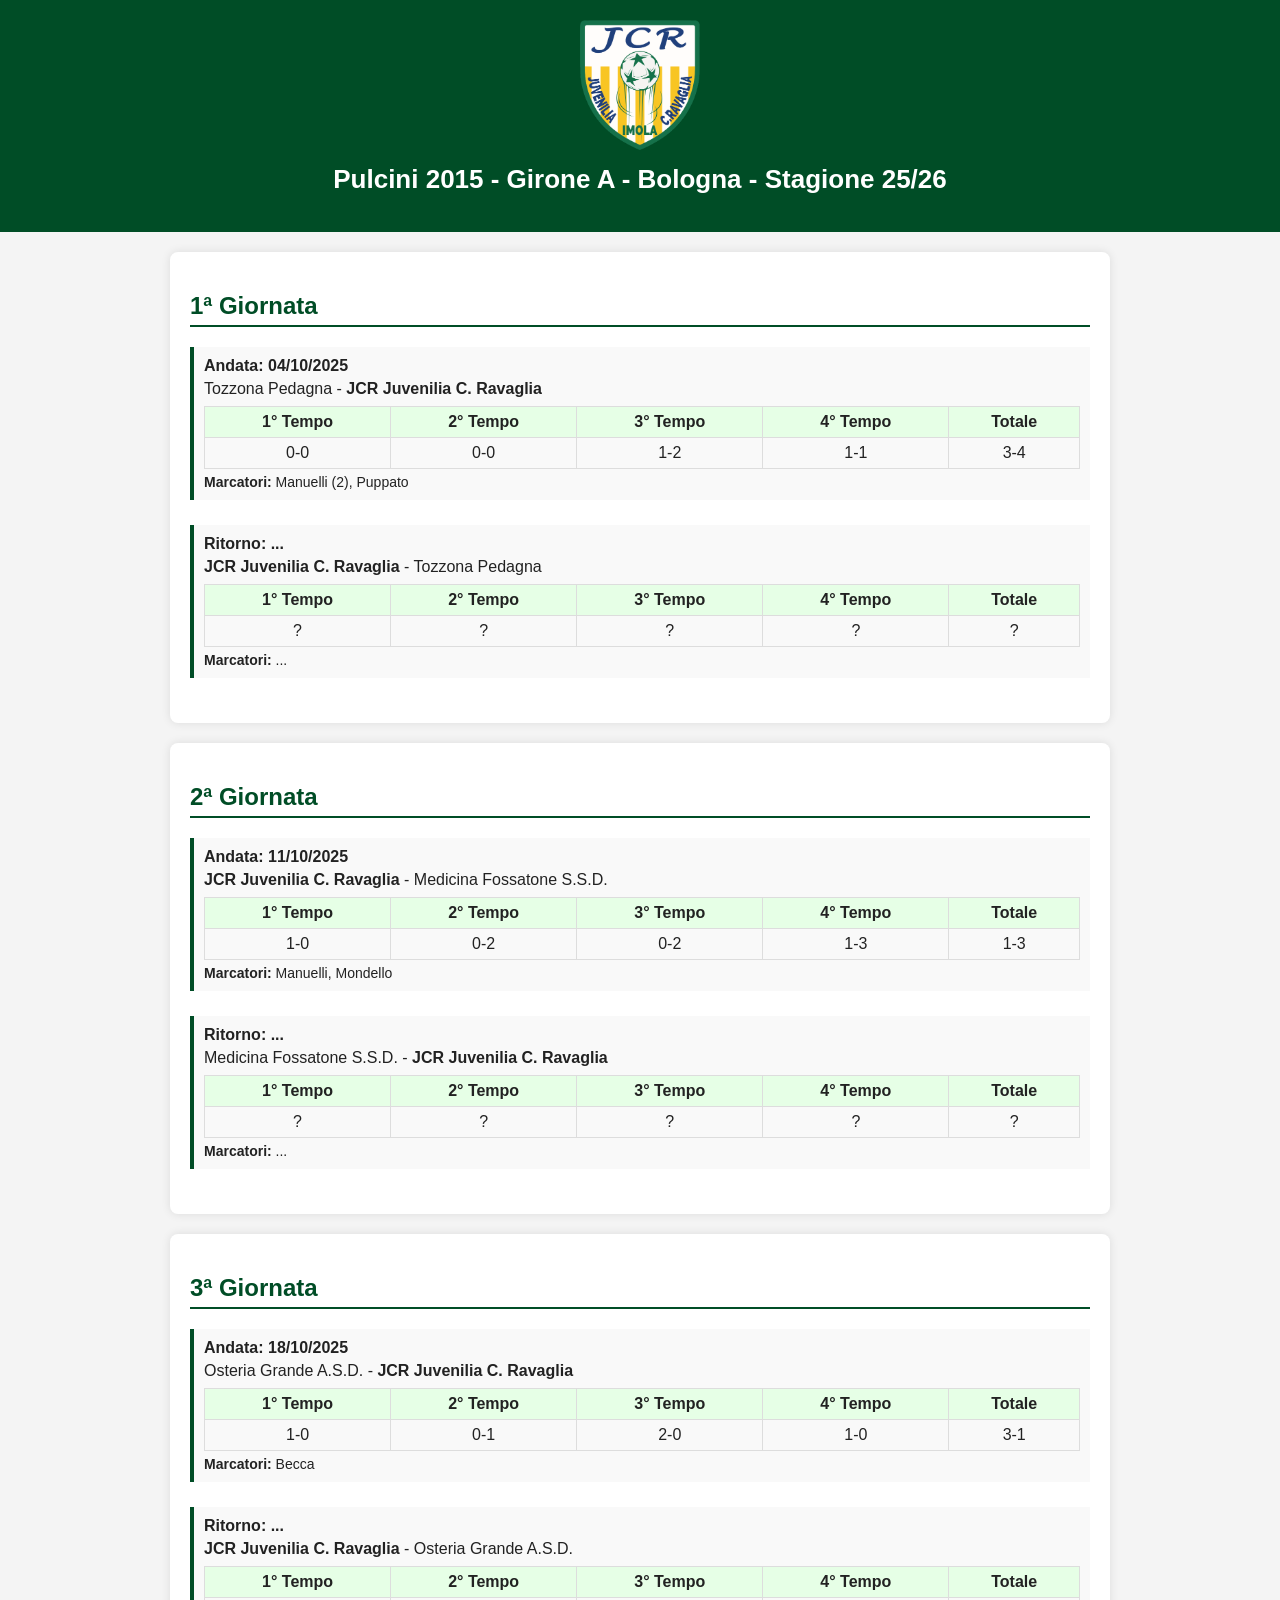
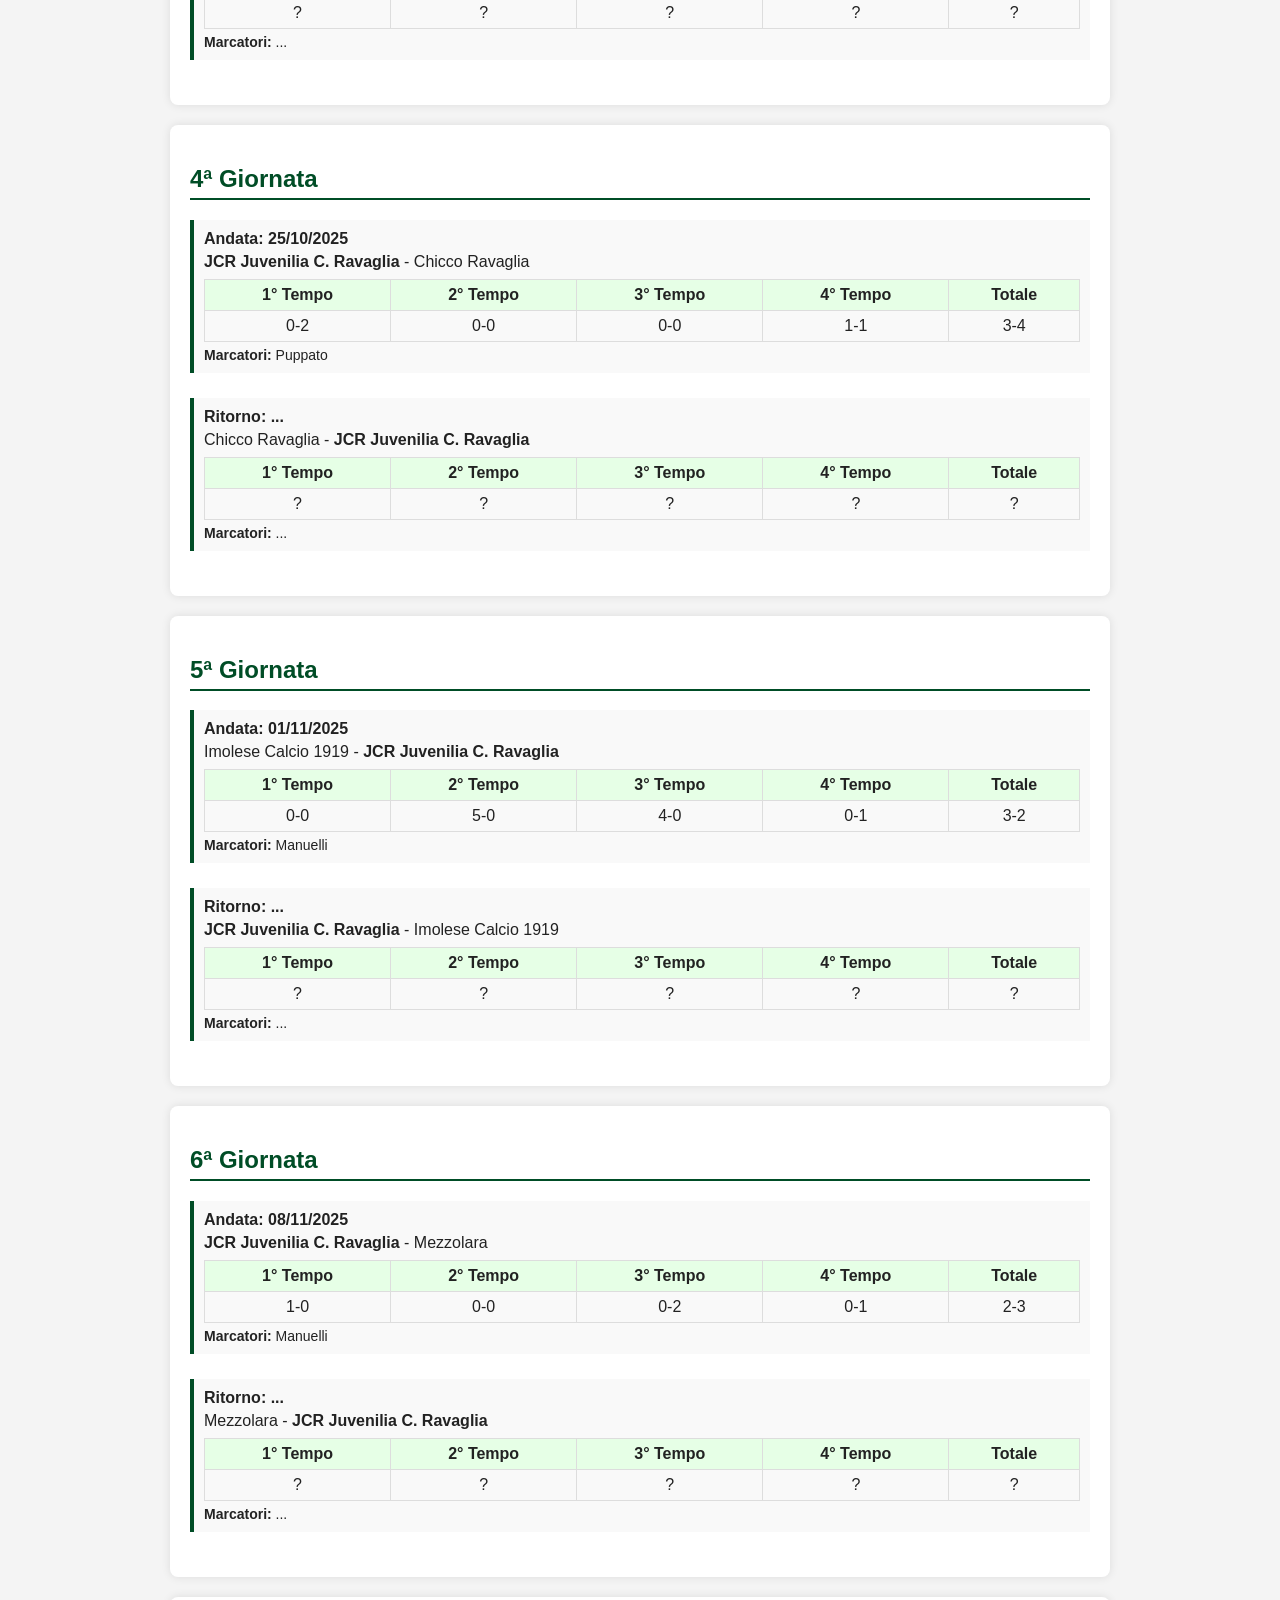
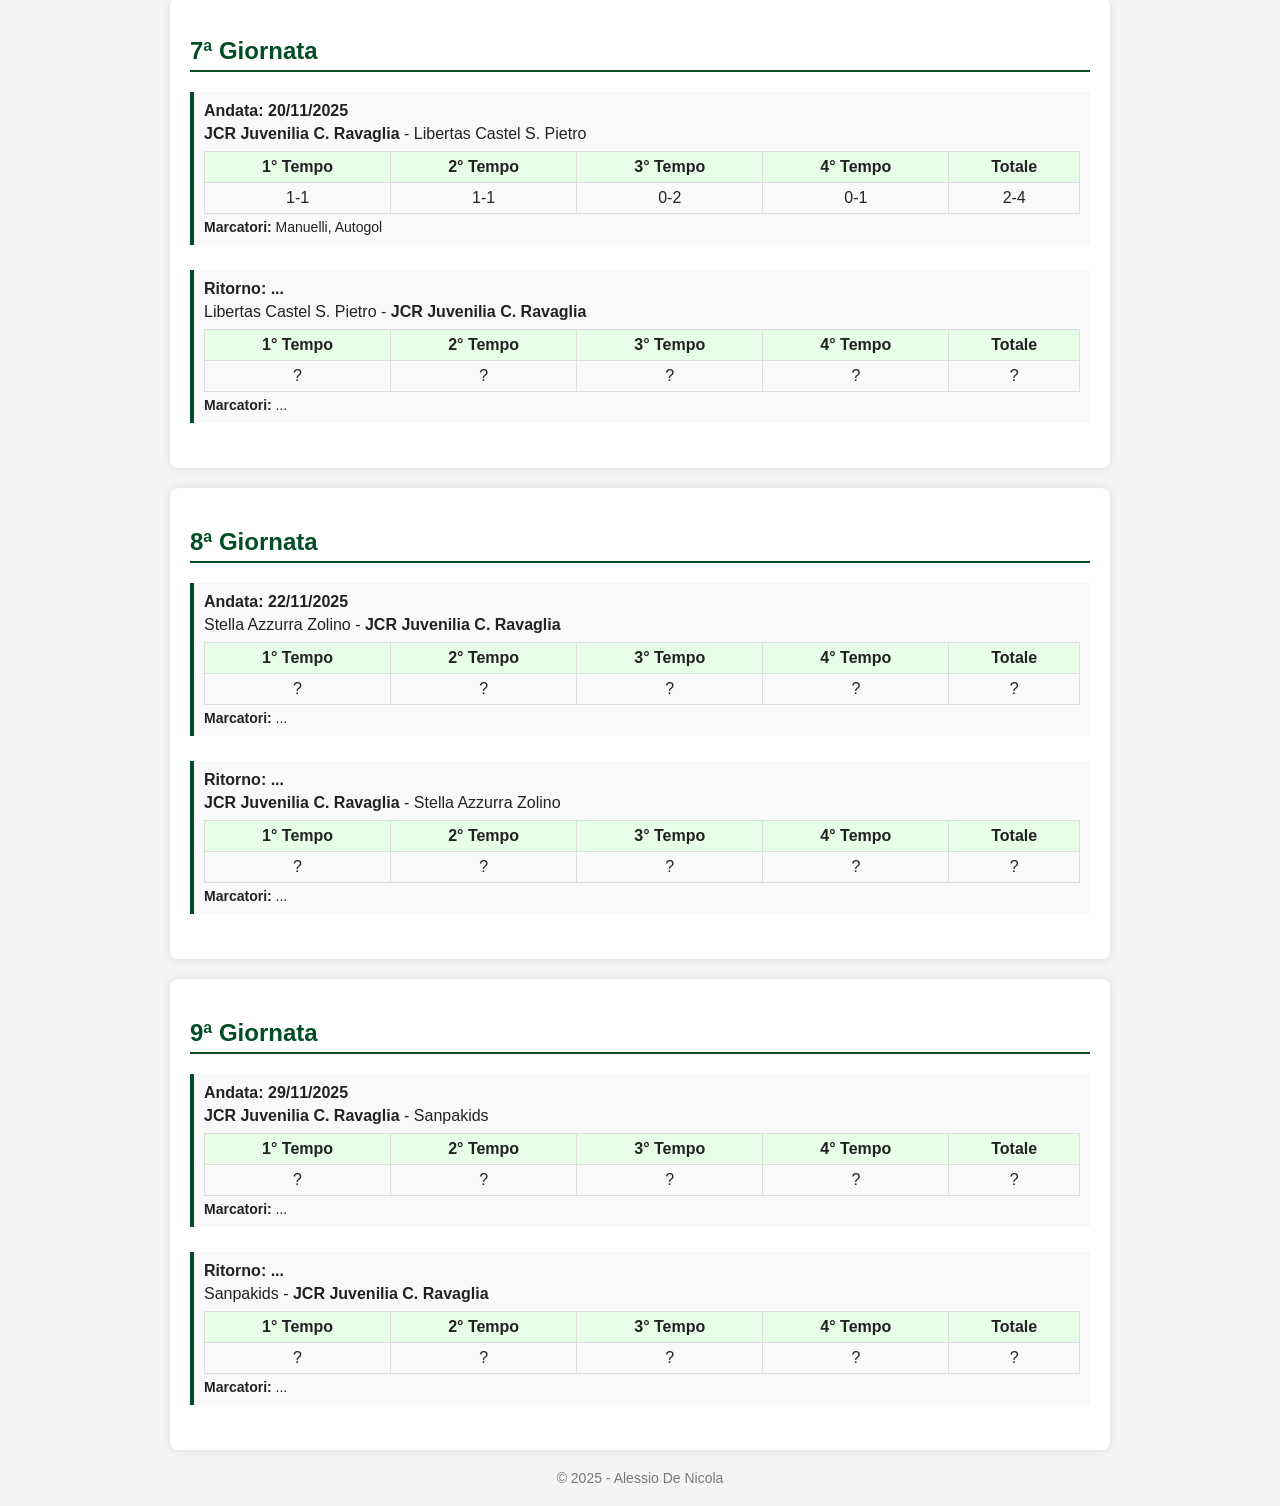
==== index.html @ 863a7263 "Giornata 7" ====
<!DOCTYPE html>
<html lang="it">
<head>
    <meta charset="UTF-8">
    <meta name="viewport" content="width=device-width, initial-scale=1.0">
    <title>JCR Imola Pulcini 2015</title>
    <style>
        body {
            font-family: Arial, sans-serif;
            background-color: #f4f4f4;
            color: #222;
            margin: 0;
            padding: 0;
        }

        header {
            text-align: center;
            background-color: #004d26;
            color: white;
            padding: 20px 10px;
        }

        header img {
            width: 120px;
        }

        h1 {
            margin-top: 10px;
            font-size: 26px;
        }

        section {
            margin: 20px auto;
            max-width: 900px;
            background: white;
            padding: 20px;
            border-radius: 8px;
            box-shadow: 0 0 10px rgba(0,0,0,0.1);
        }

        h2 {
            border-bottom: 2px solid #004d26;
            padding-bottom: 5px;
            color: #004d26;
        }

        .match {
            margin-bottom: 25px;
            padding: 10px;
            border-left: 4px solid #004d26;
            background-color: #f9f9f9;
        }

        .match-date {
            font-weight: bold;
            margin-bottom: 5px;
        }

        table {
            width: 100%;
            border-collapse: collapse;
            margin-top: 8px;
        }

        th, td {
            border: 1px solid #ddd;
            text-align: center;
            padding: 6px;
        }

        th {
            background-color: #e6ffe6;
        }

        .scorers {
            font-size: 14px;
            margin-top: 5px;
        }

        footer {
            text-align: center;
            color: #777;
            font-size: 14px;
            margin: 20px 0;
        }
    </style>
</head>
<body>

<header>
    <img src="JCR.png" alt="Logo JCR">
    <h1>Pulcini 2015 - Girone A - Bologna - Stagione 25/26</h1>
</header>

<main>
    <!-- Giornata 1 -->
    <section>
        <h2>1ª Giornata</h2>

        <div class="match">
            <div class="match-date">Andata: 04/10/2025</div>
            <div>Tozzona Pedagna - <strong>JCR Juvenilia C. Ravaglia</strong></div>
            <table>
                <tr><th>1° Tempo</th><th>2° Tempo</th><th>3° Tempo</th><th>4° Tempo</th><th>Totale</th></tr>
                <tr><td>0-0</td><td>0-0</td><td>1-2</td><td>1-1</td><td>3-4</td></tr>
            </table>
            <div class="scorers"><strong>Marcatori:</strong> Manuelli (2), Puppato</div>
        </div>

        <div class="match">
            <div class="match-date">Ritorno: ...</div>
            <div><strong>JCR Juvenilia C. Ravaglia</strong> - Tozzona Pedagna</div>
            <table>
                <tr><th>1° Tempo</th><th>2° Tempo</th><th>3° Tempo</th><th>4° Tempo</th><th>Totale</th></tr>
                <tr><td>?</td><td>?</td><td>?</td><td>?</td><td>?</td></tr>
            </table>
            <div class="scorers"><strong>Marcatori:</strong> ...</div>
        </div>
    </section>

    <!-- Giornata 2 -->
    <section>
        <h2>2ª Giornata</h2>

        <div class="match">
            <div class="match-date">Andata: 11/10/2025</div>
            <div><strong>JCR Juvenilia C. Ravaglia</strong> - Medicina Fossatone S.S.D.</div>
            <table>
                <tr><th>1° Tempo</th><th>2° Tempo</th><th>3° Tempo</th><th>4° Tempo</th><th>Totale</th></tr>
                <tr><td>1-0</td><td>0-2</td><td>0-2</td><td>1-3</td><td>1-3</td></tr>
            </table>
            <div class="scorers"><strong>Marcatori:</strong> Manuelli, Mondello</div>
        </div>

        <div class="match">
            <div class="match-date">Ritorno: ...</div>
            <div>Medicina Fossatone S.S.D. - <strong>JCR Juvenilia C. Ravaglia</strong></div>
            <table>
                <tr><th>1° Tempo</th><th>2° Tempo</th><th>3° Tempo</th><th>4° Tempo</th><th>Totale</th></tr>
                <tr><td>?</td><td>?</td><td>?</td><td>?</td><td>?</td></tr>
            </table>
            <div class="scorers"><strong>Marcatori:</strong> ...</div>
        </div>
    </section>

    <!-- Giornata 3 -->
    <section>
        <h2>3ª Giornata</h2>

        <div class="match">
            <div class="match-date">Andata: 18/10/2025</div>
            <div>Osteria Grande A.S.D. - <strong>JCR Juvenilia C. Ravaglia</strong></div>
            <table>
                <tr><th>1° Tempo</th><th>2° Tempo</th><th>3° Tempo</th><th>4° Tempo</th><th>Totale</th></tr>
                <tr><td>1-0</td><td>0-1</td><td>2-0</td><td>1-0</td><td>3-1</td></tr>
            </table>
            <div class="scorers"><strong>Marcatori:</strong> Becca</div>
        </div>

        <div class="match">
            <div class="match-date">Ritorno: ...</div>
            <div><strong>JCR Juvenilia C. Ravaglia</strong> - Osteria Grande A.S.D.</div>
            <table>
                <tr><th>1° Tempo</th><th>2° Tempo</th><th>3° Tempo</th><th>4° Tempo</th><th>Totale</th></tr>
                <tr><td>?</td><td>?</td><td>?</td><td>?</td><td>?</td></tr>
            </table>
            <div class="scorers"><strong>Marcatori:</strong> ...</div>
        </div>
    </section>

    <!-- Giornata 4 -->
    <section>
        <h2>4ª Giornata</h2>

        <div class="match">
            <div class="match-date">Andata: 25/10/2025</div>
            <div><strong>JCR Juvenilia C. Ravaglia</strong> - Chicco Ravaglia</div>
            <table>
                <tr><th>1° Tempo</th><th>2° Tempo</th><th>3° Tempo</th><th>4° Tempo</th><th>Totale</th></tr>
                <tr><td>0-2</td><td>0-0</td><td>0-0</td><td>1-1</td><td>3-4</td></tr>
            </table>
            <div class="scorers"><strong>Marcatori:</strong> Puppato</div>
        </div>

        <div class="match">
            <div class="match-date">Ritorno: ...</div>
            <div>Chicco Ravaglia - <strong>JCR Juvenilia C. Ravaglia</strong></div>
            <table>
                <tr><th>1° Tempo</th><th>2° Tempo</th><th>3° Tempo</th><th>4° Tempo</th><th>Totale</th></tr>
                <tr><td>?</td><td>?</td><td>?</td><td>?</td><td>?</td></tr>
            </table>
            <div class="scorers"><strong>Marcatori:</strong> ...</div>
        </div>
    </section>

    <!-- Giornata 5 -->
    <section>
        <h2>5ª Giornata</h2>

        <div class="match">
            <div class="match-date">Andata: 01/11/2025</div>
            <div>Imolese Calcio 1919 - <strong>JCR Juvenilia C. Ravaglia</strong></div>
            <table>
                <tr><th>1° Tempo</th><th>2° Tempo</th><th>3° Tempo</th><th>4° Tempo</th><th>Totale</th></tr>
                <tr><td>0-0</td><td>5-0</td><td>4-0</td><td>0-1</td><td>3-2</td></tr>
            </table>
            <div class="scorers"><strong>Marcatori:</strong> Manuelli</div>
        </div>

        <div class="match">
            <div class="match-date">Ritorno: ...</div>
            <div><strong>JCR Juvenilia C. Ravaglia</strong> - Imolese Calcio 1919</div>
            <table>
                <tr><th>1° Tempo</th><th>2° Tempo</th><th>3° Tempo</th><th>4° Tempo</th><th>Totale</th></tr>
                <tr><td>?</td><td>?</td><td>?</td><td>?</td><td>?</td></tr>
            </table>
            <div class="scorers"><strong>Marcatori:</strong> ...</div>
        </div>
    </section>

    <!-- Giornata 6 -->
    <section>
        <h2>6ª Giornata</h2>

        <div class="match">
            <div class="match-date">Andata: 08/11/2025</div>
            <div><strong>JCR Juvenilia C. Ravaglia</strong> - Mezzolara</div>
            <table>
                <tr><th>1° Tempo</th><th>2° Tempo</th><th>3° Tempo</th><th>4° Tempo</th><th>Totale</th></tr>
                <tr><td>1-0</td><td>0-0</td><td>0-2</td><td>0-1</td><td>2-3</td></tr>
            </table>
            <div class="scorers"><strong>Marcatori:</strong> Manuelli</div>
        </div>

        <div class="match">
            <div class="match-date">Ritorno: ...</div>
            <div>Mezzolara - <strong>JCR Juvenilia C. Ravaglia</strong></div>
            <table>
                <tr><th>1° Tempo</th><th>2° Tempo</th><th>3° Tempo</th><th>4° Tempo</th><th>Totale</th></tr>
                <tr><td>?</td><td>?</td><td>?</td><td>?</td><td>?</td></tr>
            </table>
            <div class="scorers"><strong>Marcatori:</strong> ...</div>
        </div>
    </section>

    <!-- Giornata 7 -->
    <section>
        <h2>7ª Giornata</h2>

        <div class="match">
            <div class="match-date">Andata: 20/11/2025</div>
            <div><strong>JCR Juvenilia C. Ravaglia</strong> - Libertas Castel S. Pietro</div>
            <table>
                <tr><th>1° Tempo</th><th>2° Tempo</th><th>3° Tempo</th><th>4° Tempo</th><th>Totale</th></tr>
                <tr><td>1-1</td><td>1-1</td><td>0-2</td><td>0-1</td><td>2-4</td></tr>
            </table>
            <div class="scorers"><strong>Marcatori:</strong> Manuelli, Autogol</div>
        </div>

        <div class="match">
            <div class="match-date">Ritorno: ...</div>
            <div>Libertas Castel S. Pietro - <strong>JCR Juvenilia C. Ravaglia</strong></div>
            <table>
                <tr><th>1° Tempo</th><th>2° Tempo</th><th>3° Tempo</th><th>4° Tempo</th><th>Totale</th></tr>
                <tr><td>?</td><td>?</td><td>?</td><td>?</td><td>?</td></tr>
            </table>
            <div class="scorers"><strong>Marcatori:</strong> ...</div>
        </div>
    </section>

    <!-- Giornata 8 -->
    <section>
        <h2>8ª Giornata</h2>

        <div class="match">
            <div class="match-date">Andata: 22/11/2025</div>
            <div>Stella Azzurra Zolino - <strong>JCR Juvenilia C. Ravaglia</strong></div>
            <table>
                <tr><th>1° Tempo</th><th>2° Tempo</th><th>3° Tempo</th><th>4° Tempo</th><th>Totale</th></tr>
                <tr><td>?</td><td>?</td><td>?</td><td>?</td><td>?</td></tr>
            </table>
            <div class="scorers"><strong>Marcatori:</strong> ...</div>
        </div>

        <div class="match">
            <div class="match-date">Ritorno: ...</div>
            <div><strong>JCR Juvenilia C. Ravaglia</strong> - Stella Azzurra Zolino</div>
            <table>
                <tr><th>1° Tempo</th><th>2° Tempo</th><th>3° Tempo</th><th>4° Tempo</th><th>Totale</th></tr>
                <tr><td>?</td><td>?</td><td>?</td><td>?</td><td>?</td></tr>
            </table>
            <div class="scorers"><strong>Marcatori:</strong> ...</div>
        </div>
    </section>

    <!-- Giornata 9 -->
    <section>
        <h2>9ª Giornata</h2>

        <div class="match">
            <div class="match-date">Andata: 29/11/2025</div>
            <div><strong>JCR Juvenilia C. Ravaglia</strong> - Sanpakids</div>
            <table>
                <tr><th>1° Tempo</th><th>2° Tempo</th><th>3° Tempo</th><th>4° Tempo</th><th>Totale</th></tr>
                <tr><td>?</td><td>?</td><td>?</td><td>?</td><td>?</td></tr>
            </table>
            <div class="scorers"><strong>Marcatori:</strong> ...</div>
        </div>

        <div class="match">
            <div class="match-date">Ritorno: ...</div>
            <div>Sanpakids - <strong>JCR Juvenilia C. Ravaglia</strong></div>
            <table>
                <tr><th>1° Tempo</th><th>2° Tempo</th><th>3° Tempo</th><th>4° Tempo</th><th>Totale</th></tr>
                <tr><td>?</td><td>?</td><td>?</td><td>?</td><td>?</td></tr>
            </table>
            <div class="scorers"><strong>Marcatori:</strong> ...</div>
        </div>
    </section>
</main>

<footer>
    © 2025 - Alessio De Nicola
</footer>

</body>
</html>
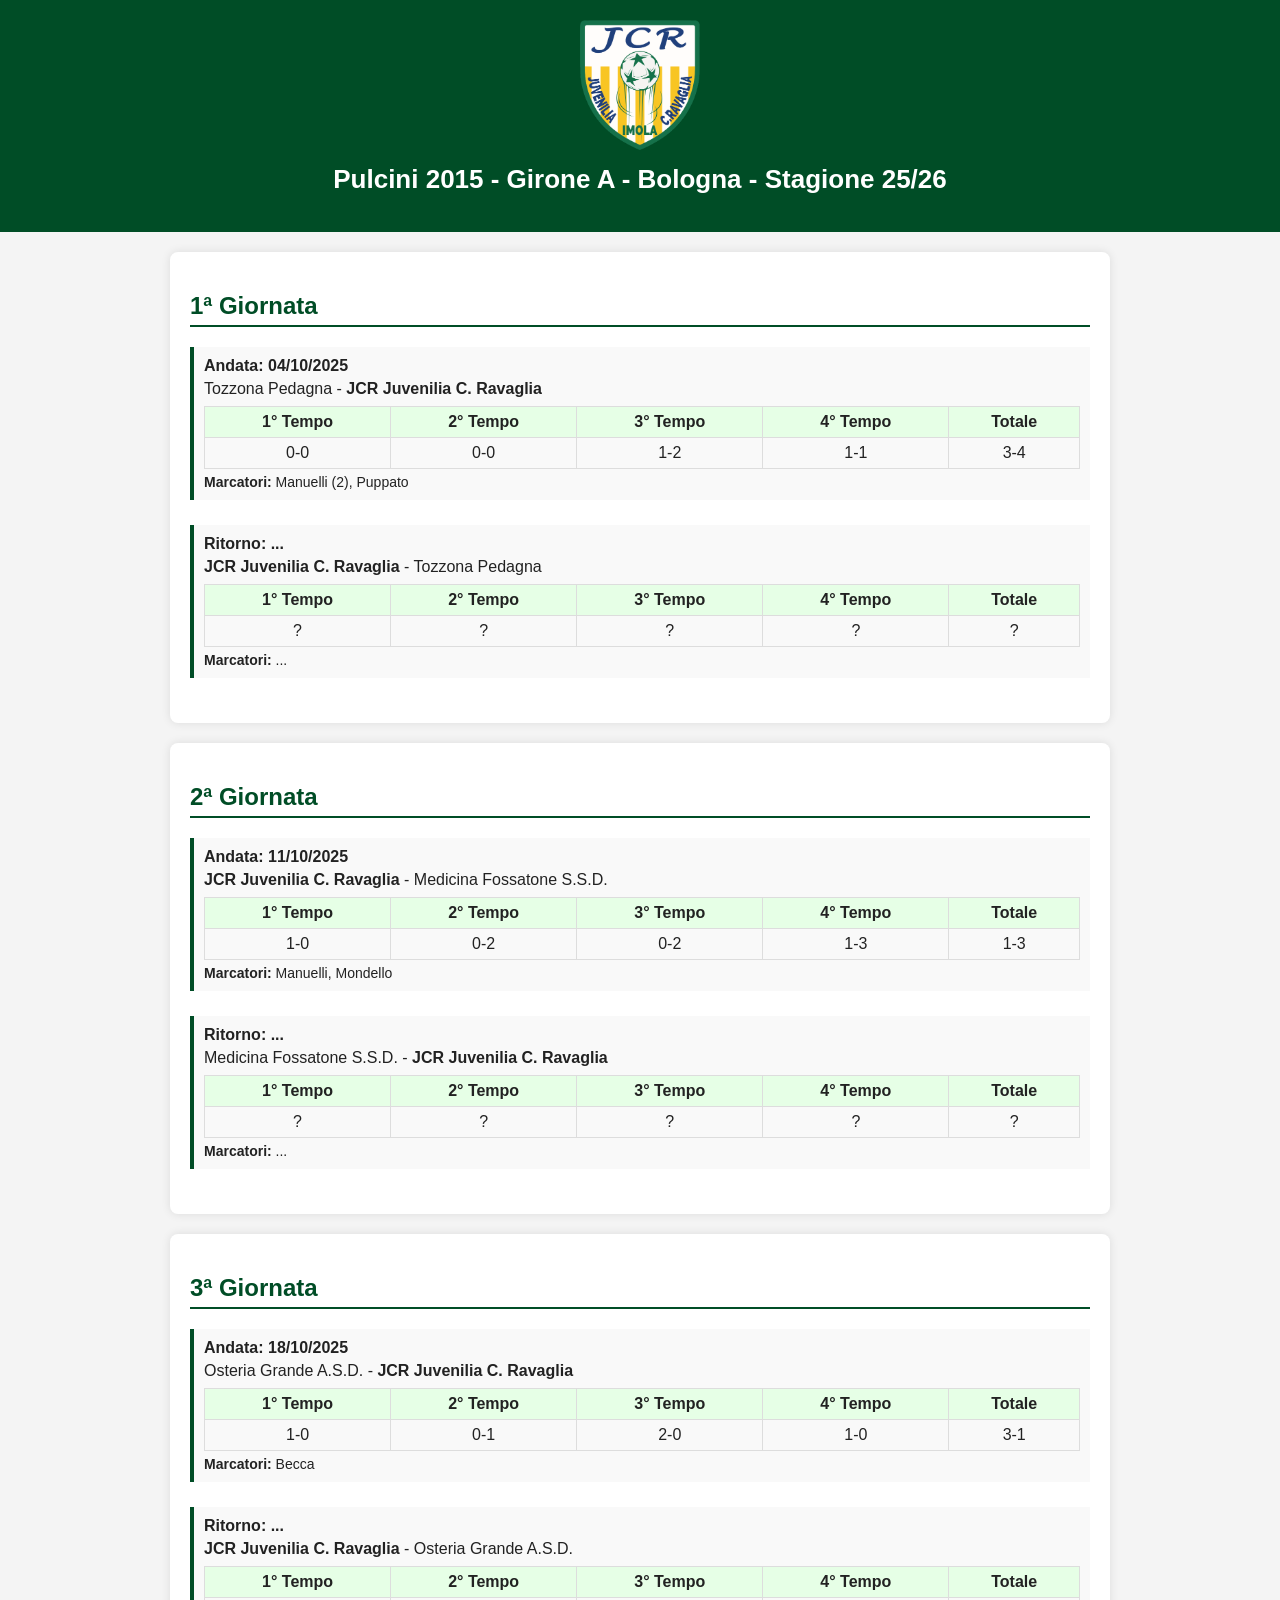
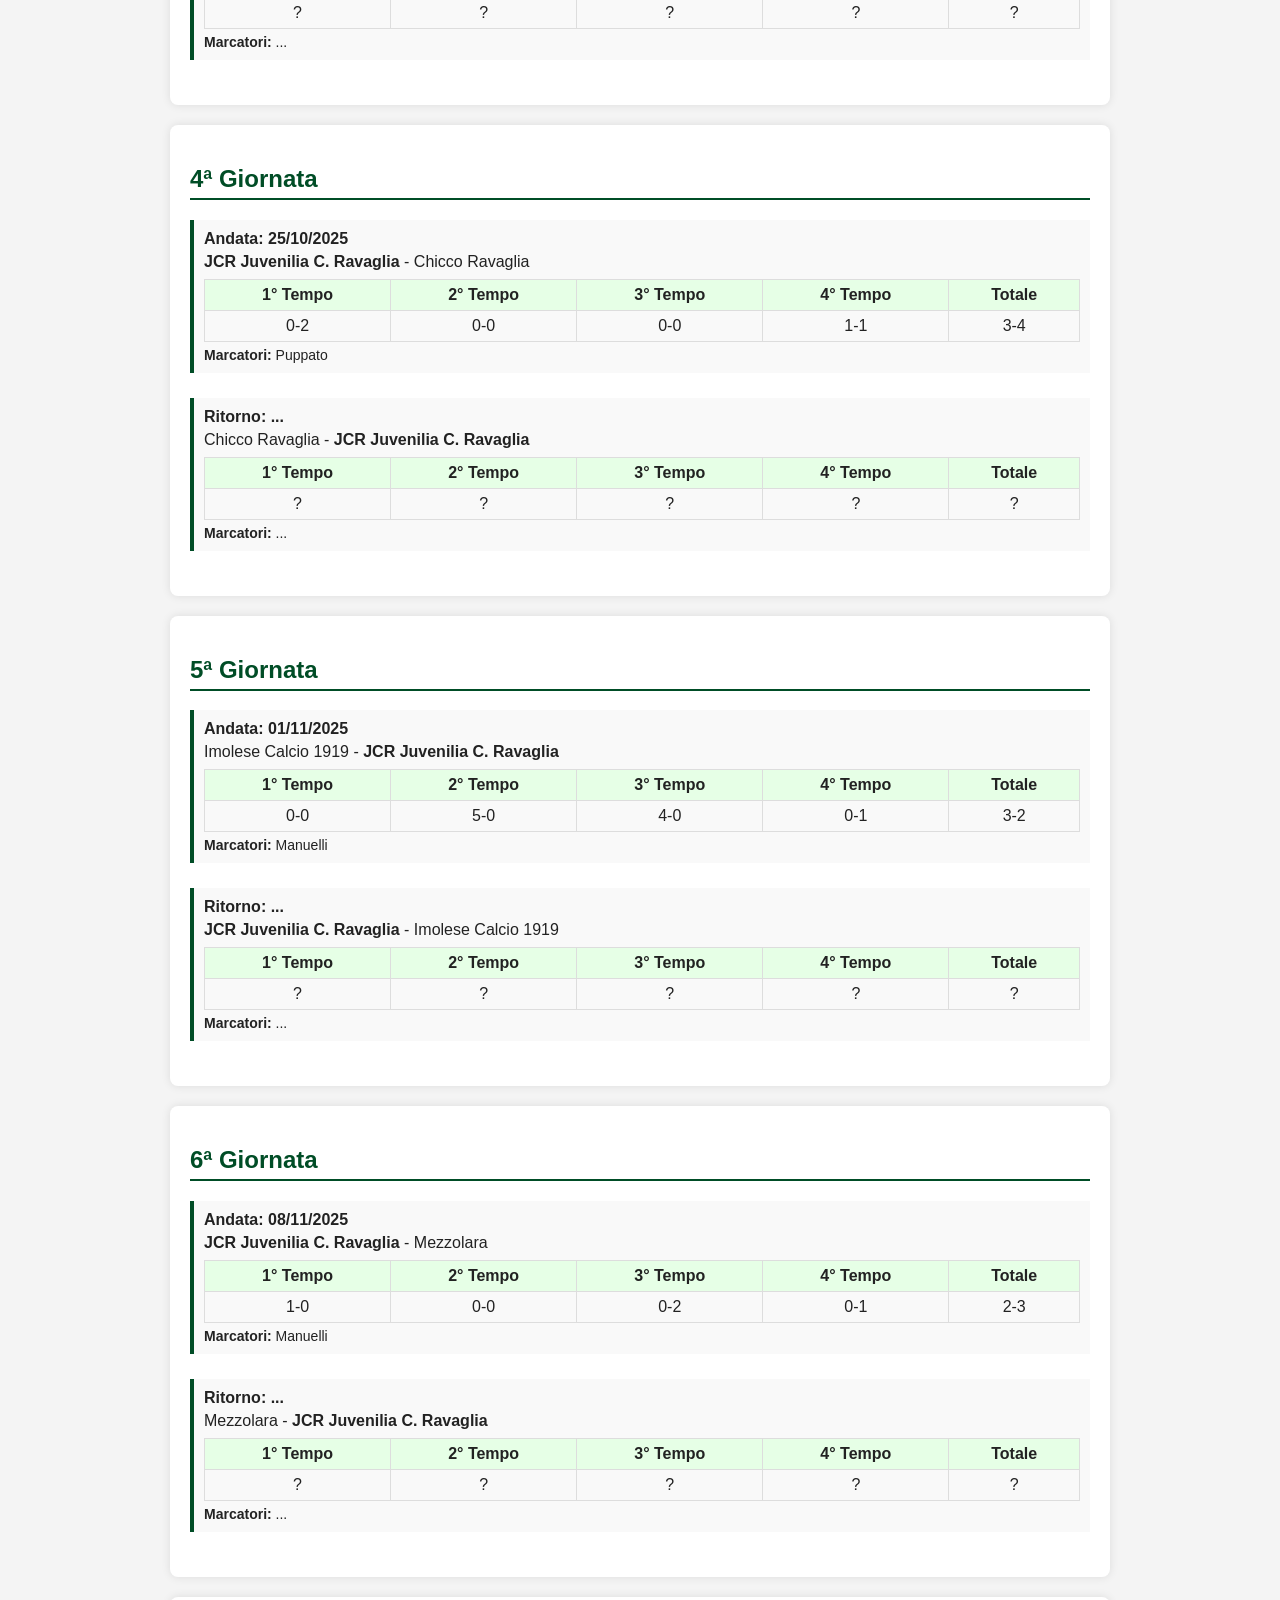
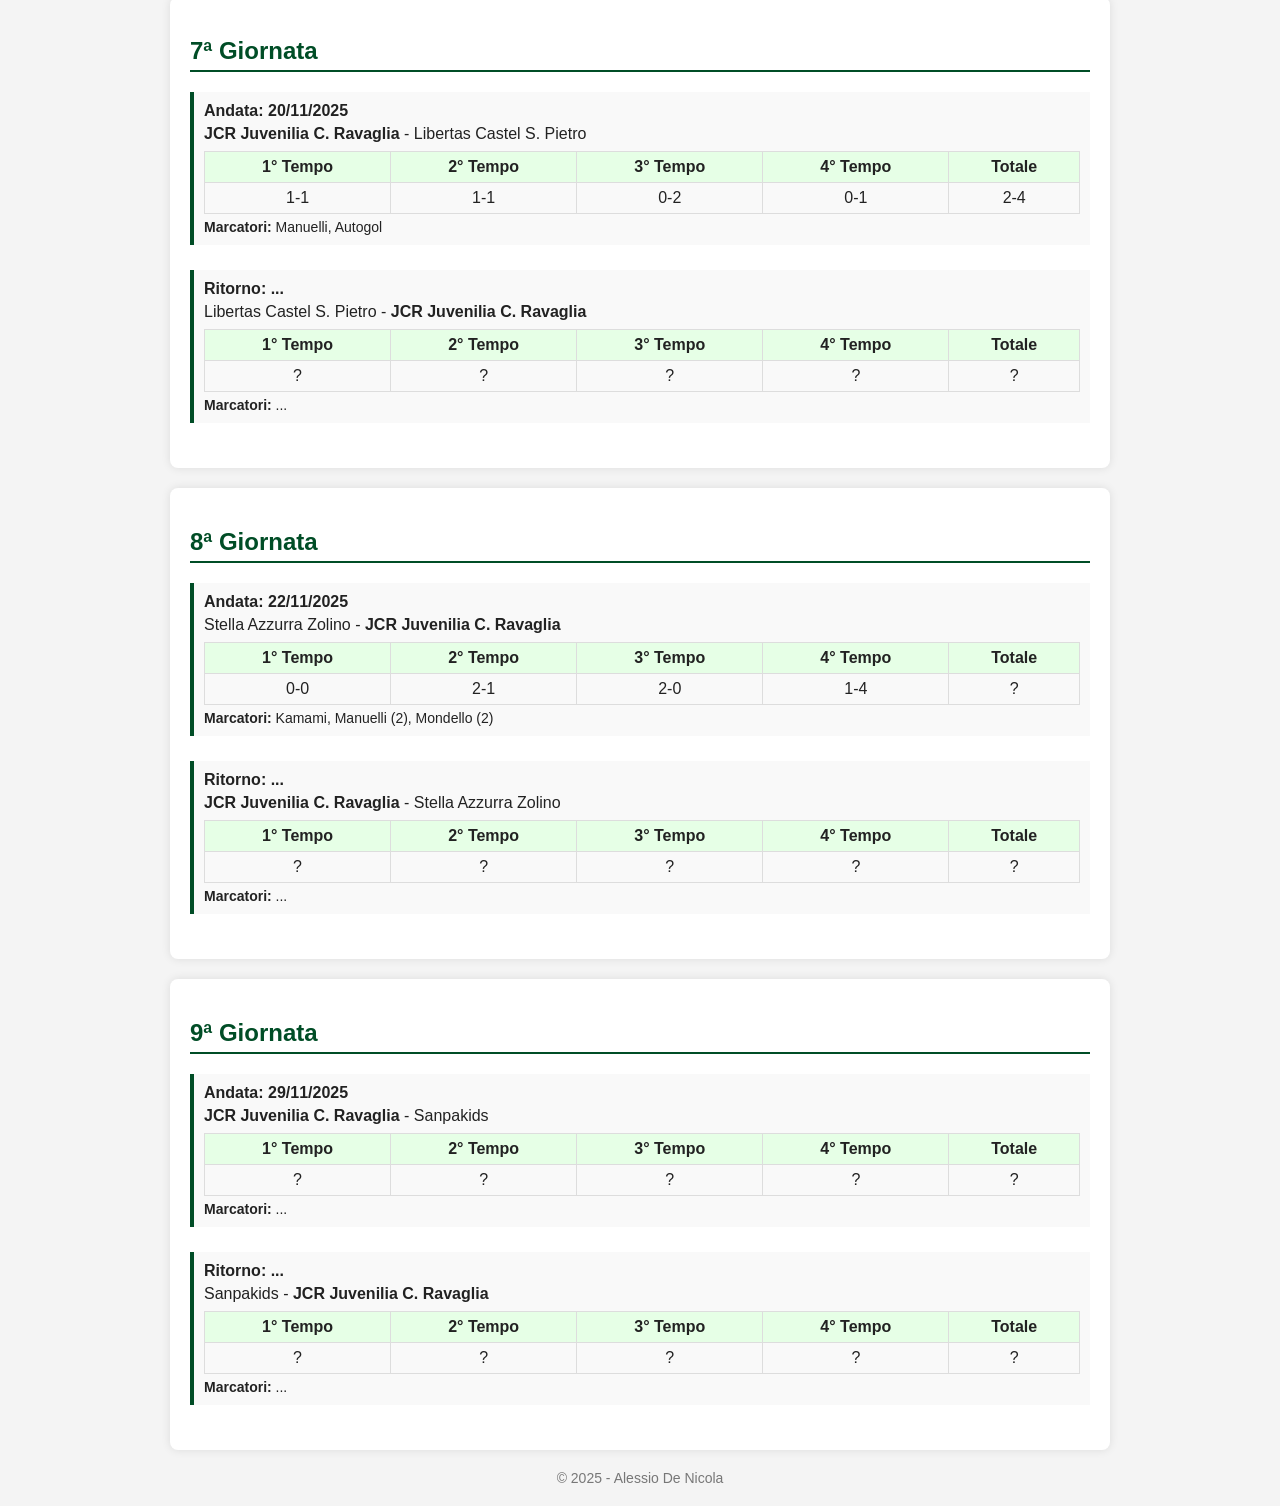
==== commit 81b8d448: "Giornata 8" ====
--- a/index.html
+++ b/index.html
@@ -277,9 +277,9 @@
             <div>Stella Azzurra Zolino - <strong>JCR Juvenilia C. Ravaglia</strong></div>
             <table>
                 <tr><th>1° Tempo</th><th>2° Tempo</th><th>3° Tempo</th><th>4° Tempo</th><th>Totale</th></tr>
-                <tr><td>?</td><td>?</td><td>?</td><td>?</td><td>?</td></tr>
-            </table>
-            <div class="scorers"><strong>Marcatori:</strong> ...</div>
+                <tr><td>0-0</td><td>2-1</td><td>2-0</td><td>1-4</td><td>?</td></tr>
+            </table>
+            <div class="scorers"><strong>Marcatori:</strong> Kamami, Manuelli (2), Mondello (2)</div>
         </div>
 
         <div class="match">
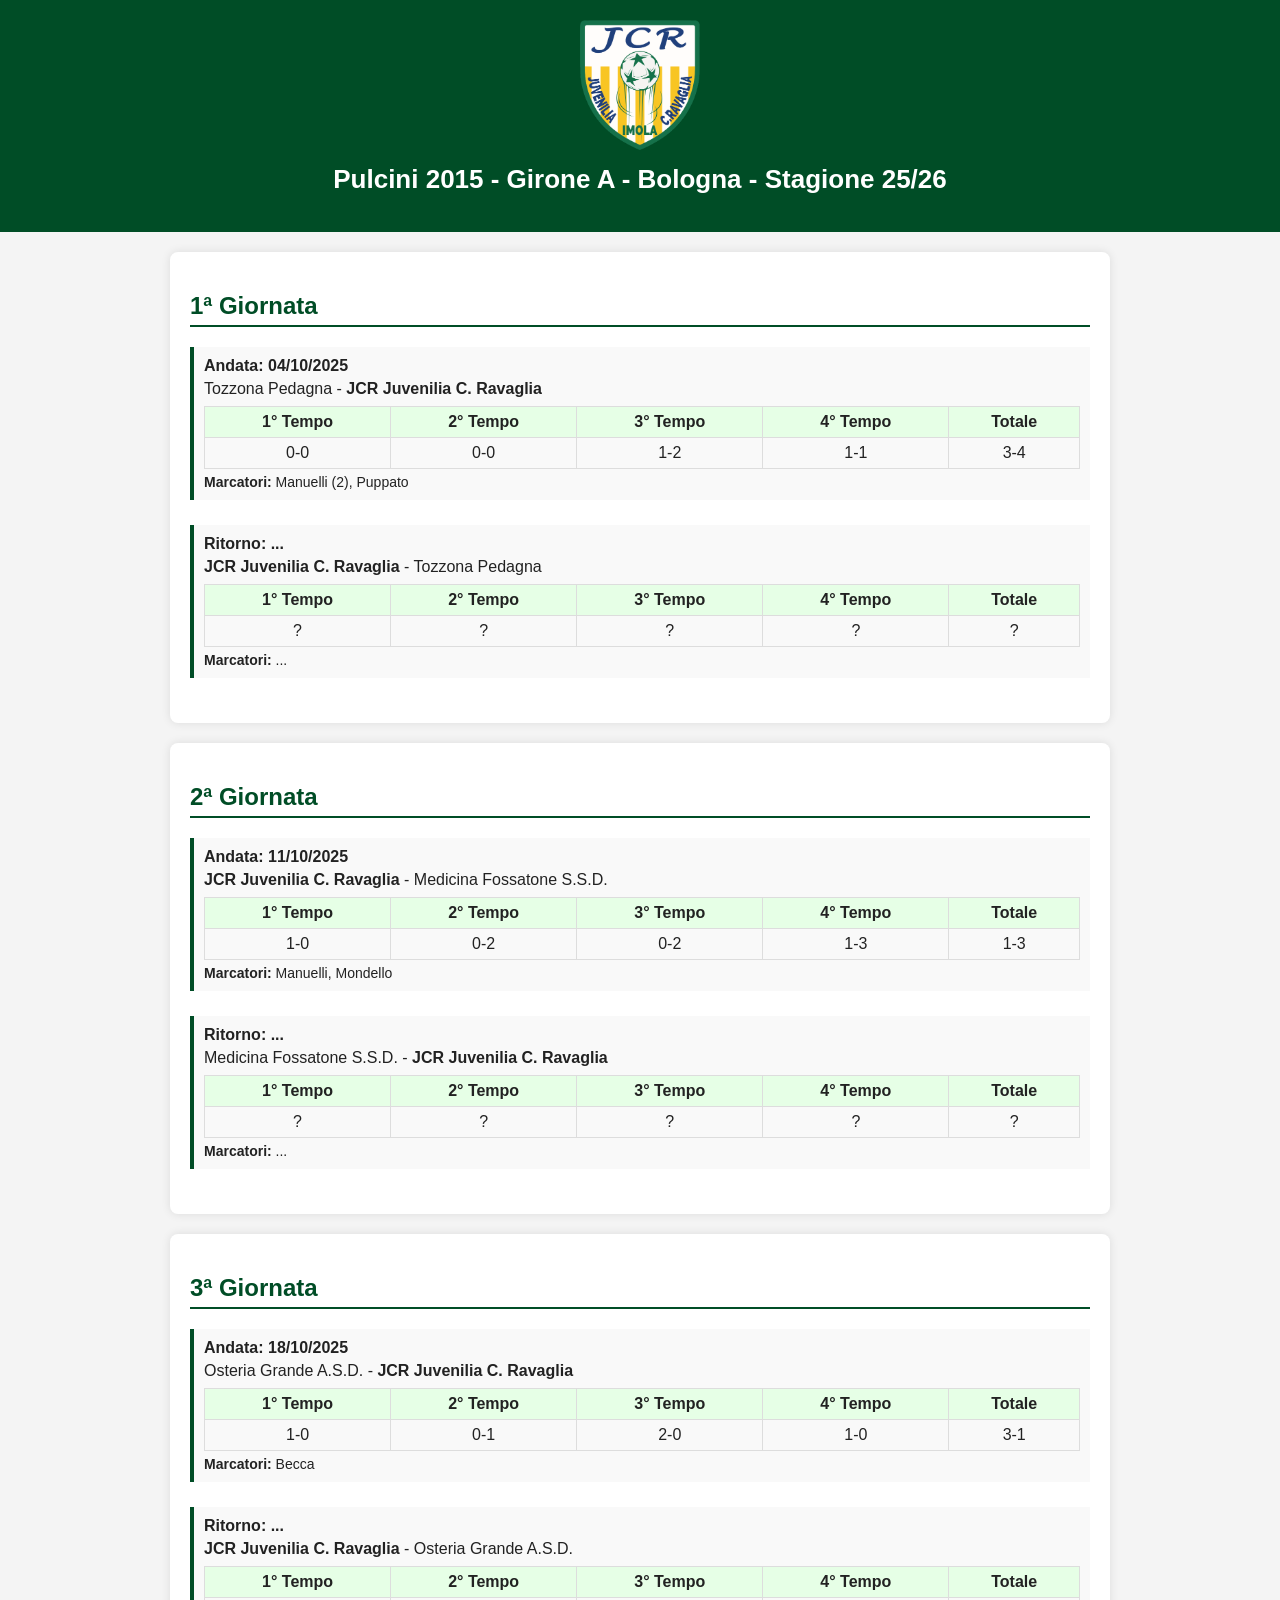
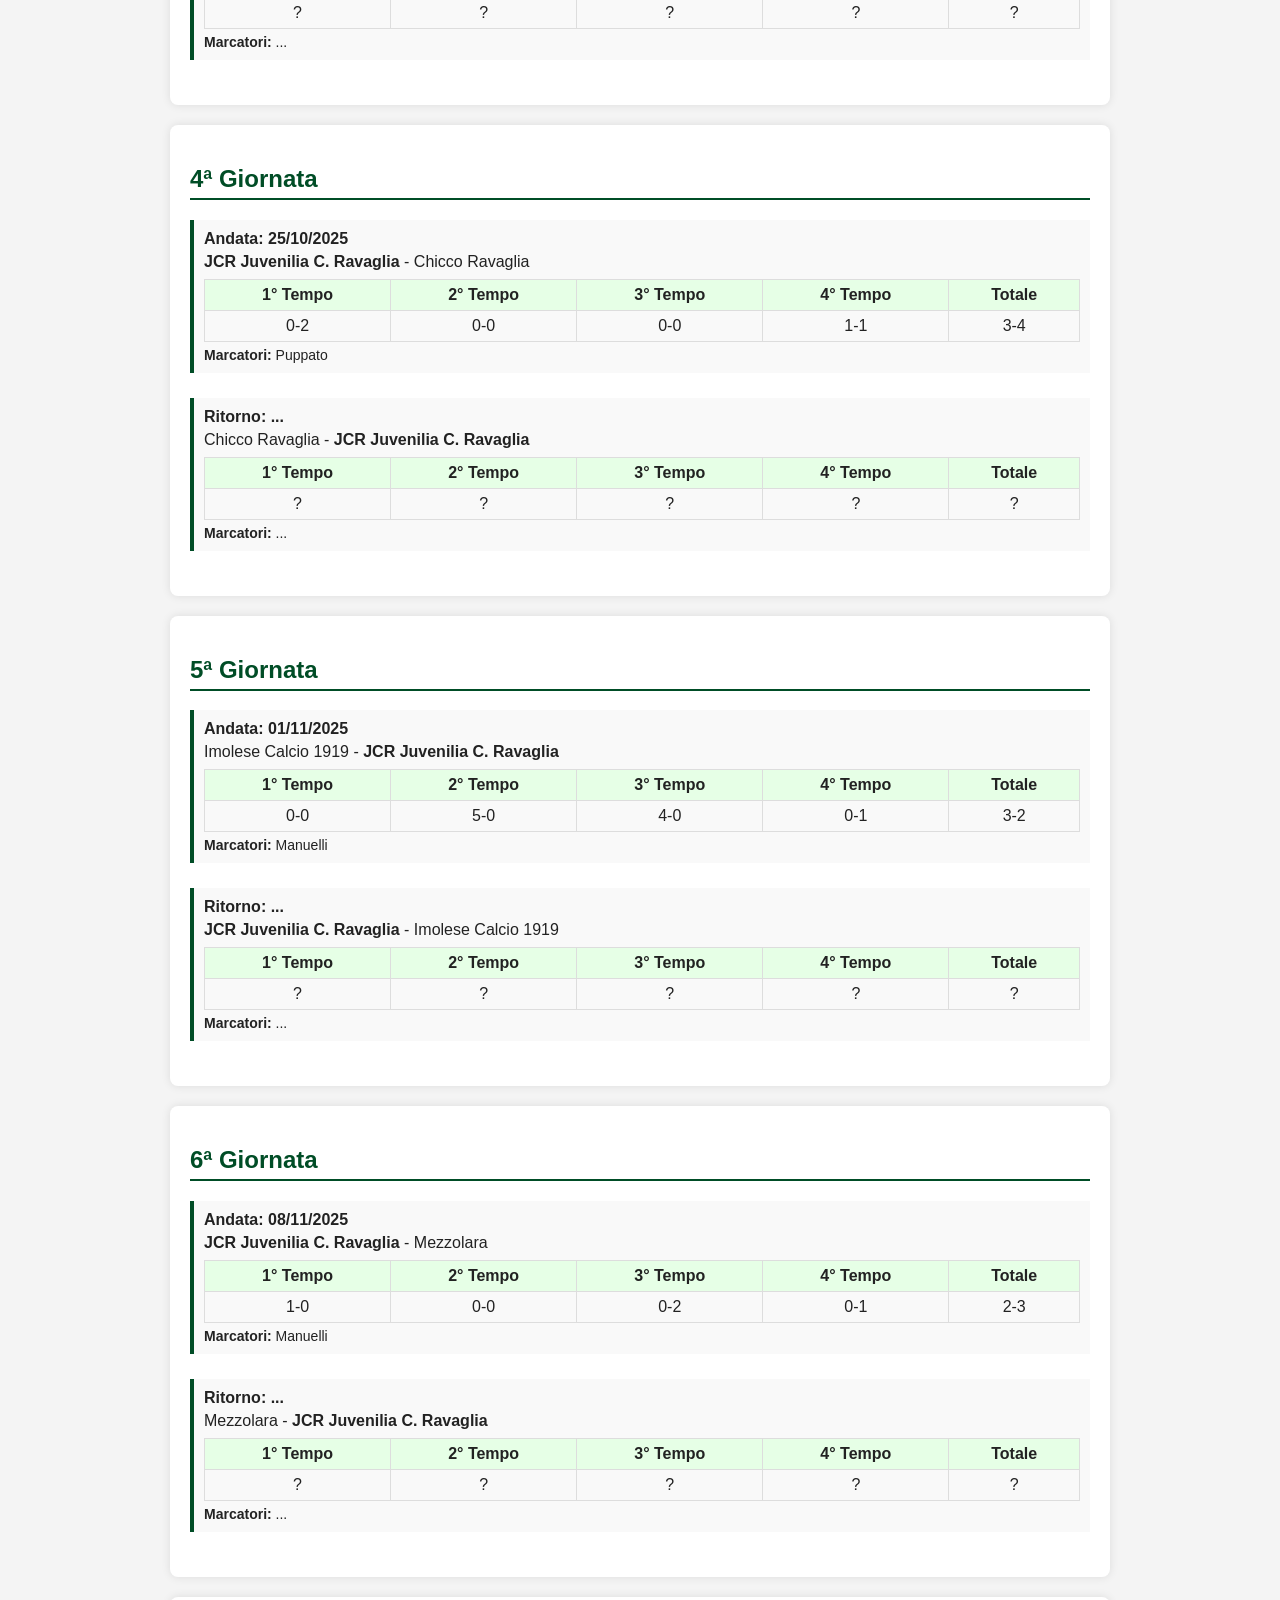
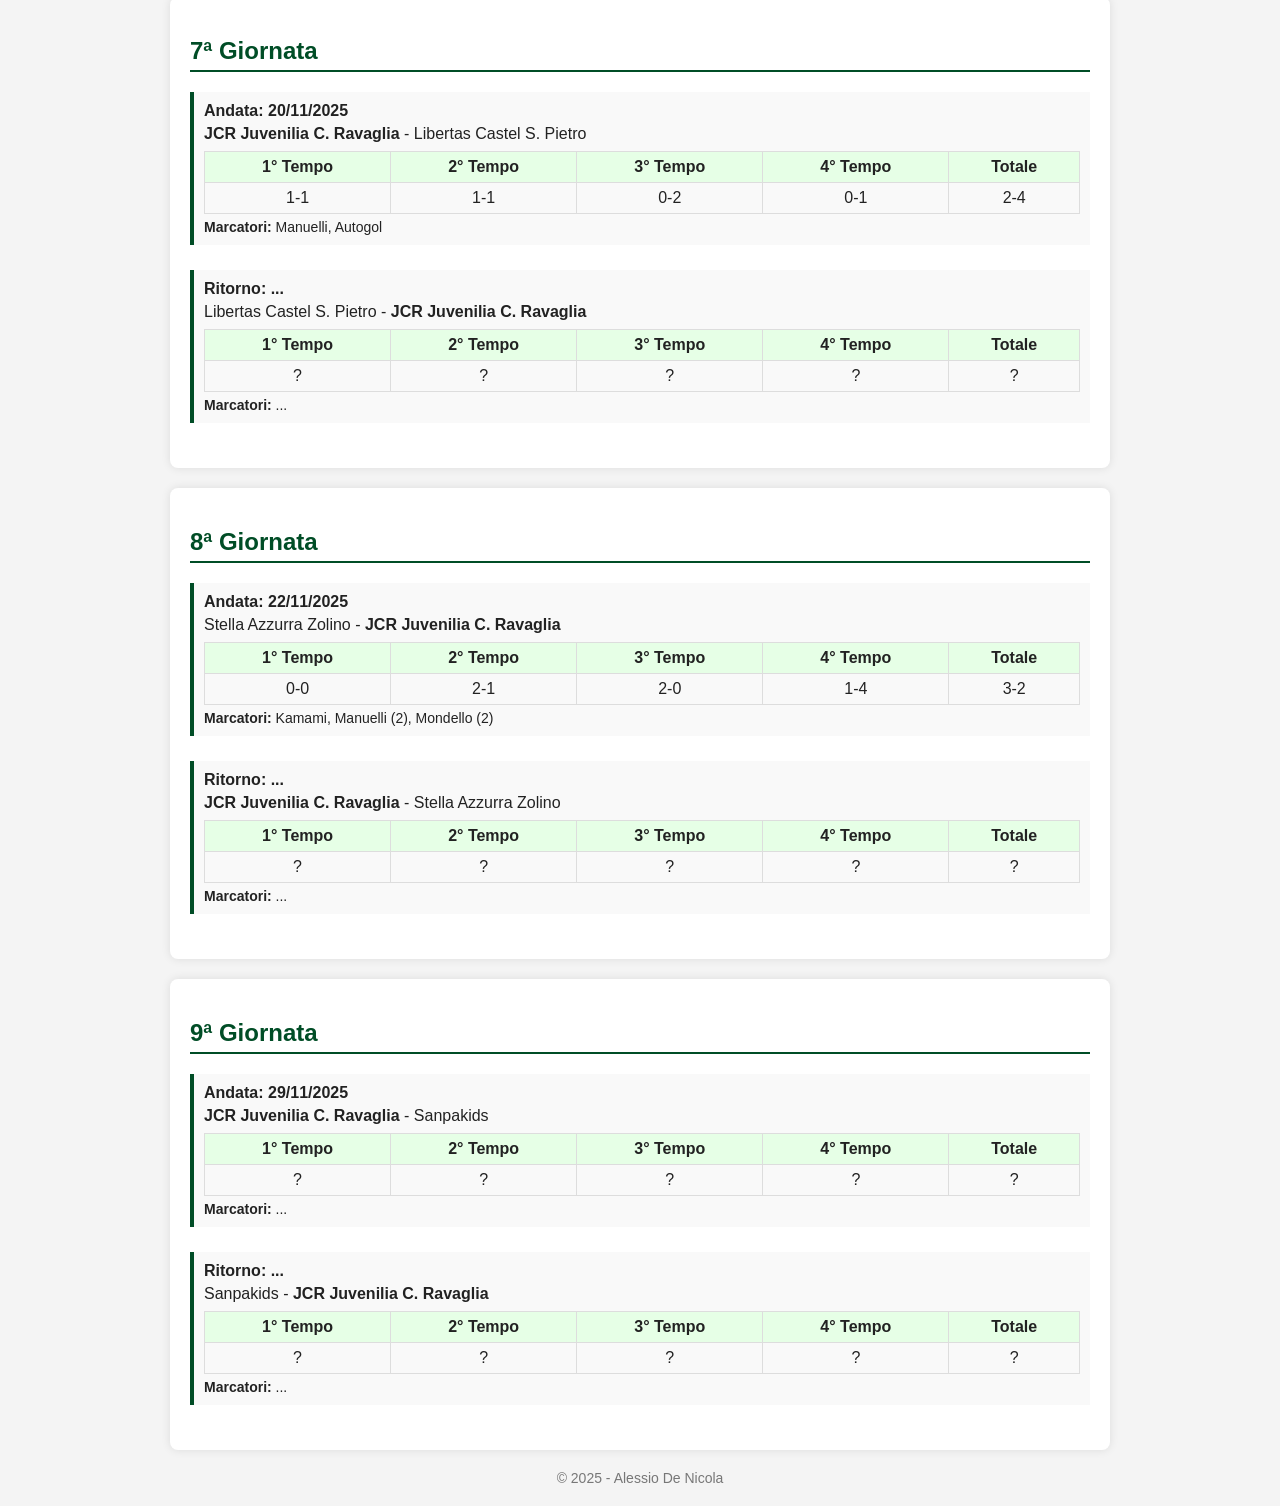
==== commit ca9a25f8: "Giornata 8 - Totale" ====
--- a/index.html
+++ b/index.html
@@ -277,7 +277,7 @@
             <div>Stella Azzurra Zolino - <strong>JCR Juvenilia C. Ravaglia</strong></div>
             <table>
                 <tr><th>1° Tempo</th><th>2° Tempo</th><th>3° Tempo</th><th>4° Tempo</th><th>Totale</th></tr>
-                <tr><td>0-0</td><td>2-1</td><td>2-0</td><td>1-4</td><td>?</td></tr>
+                <tr><td>0-0</td><td>2-1</td><td>2-0</td><td>1-4</td><td>3-2</td></tr>
             </table>
             <div class="scorers"><strong>Marcatori:</strong> Kamami, Manuelli (2), Mondello (2)</div>
         </div>
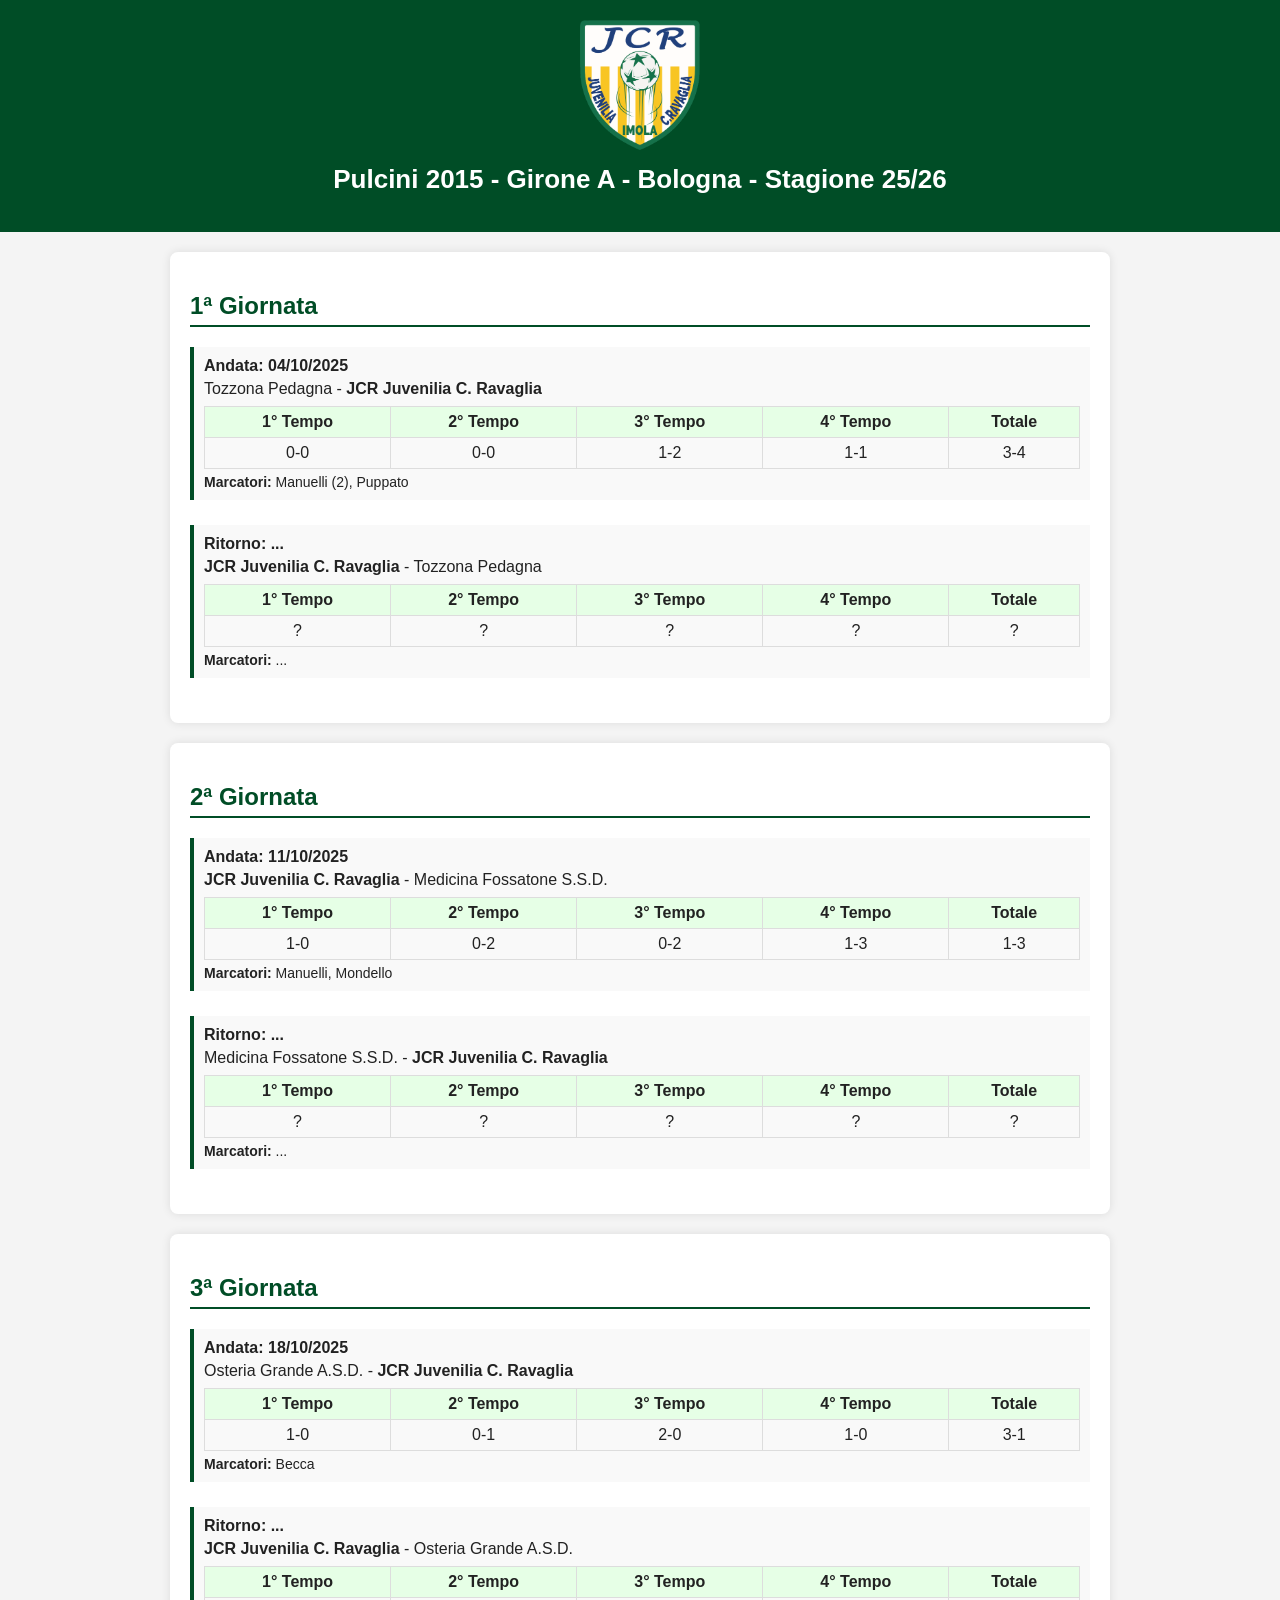
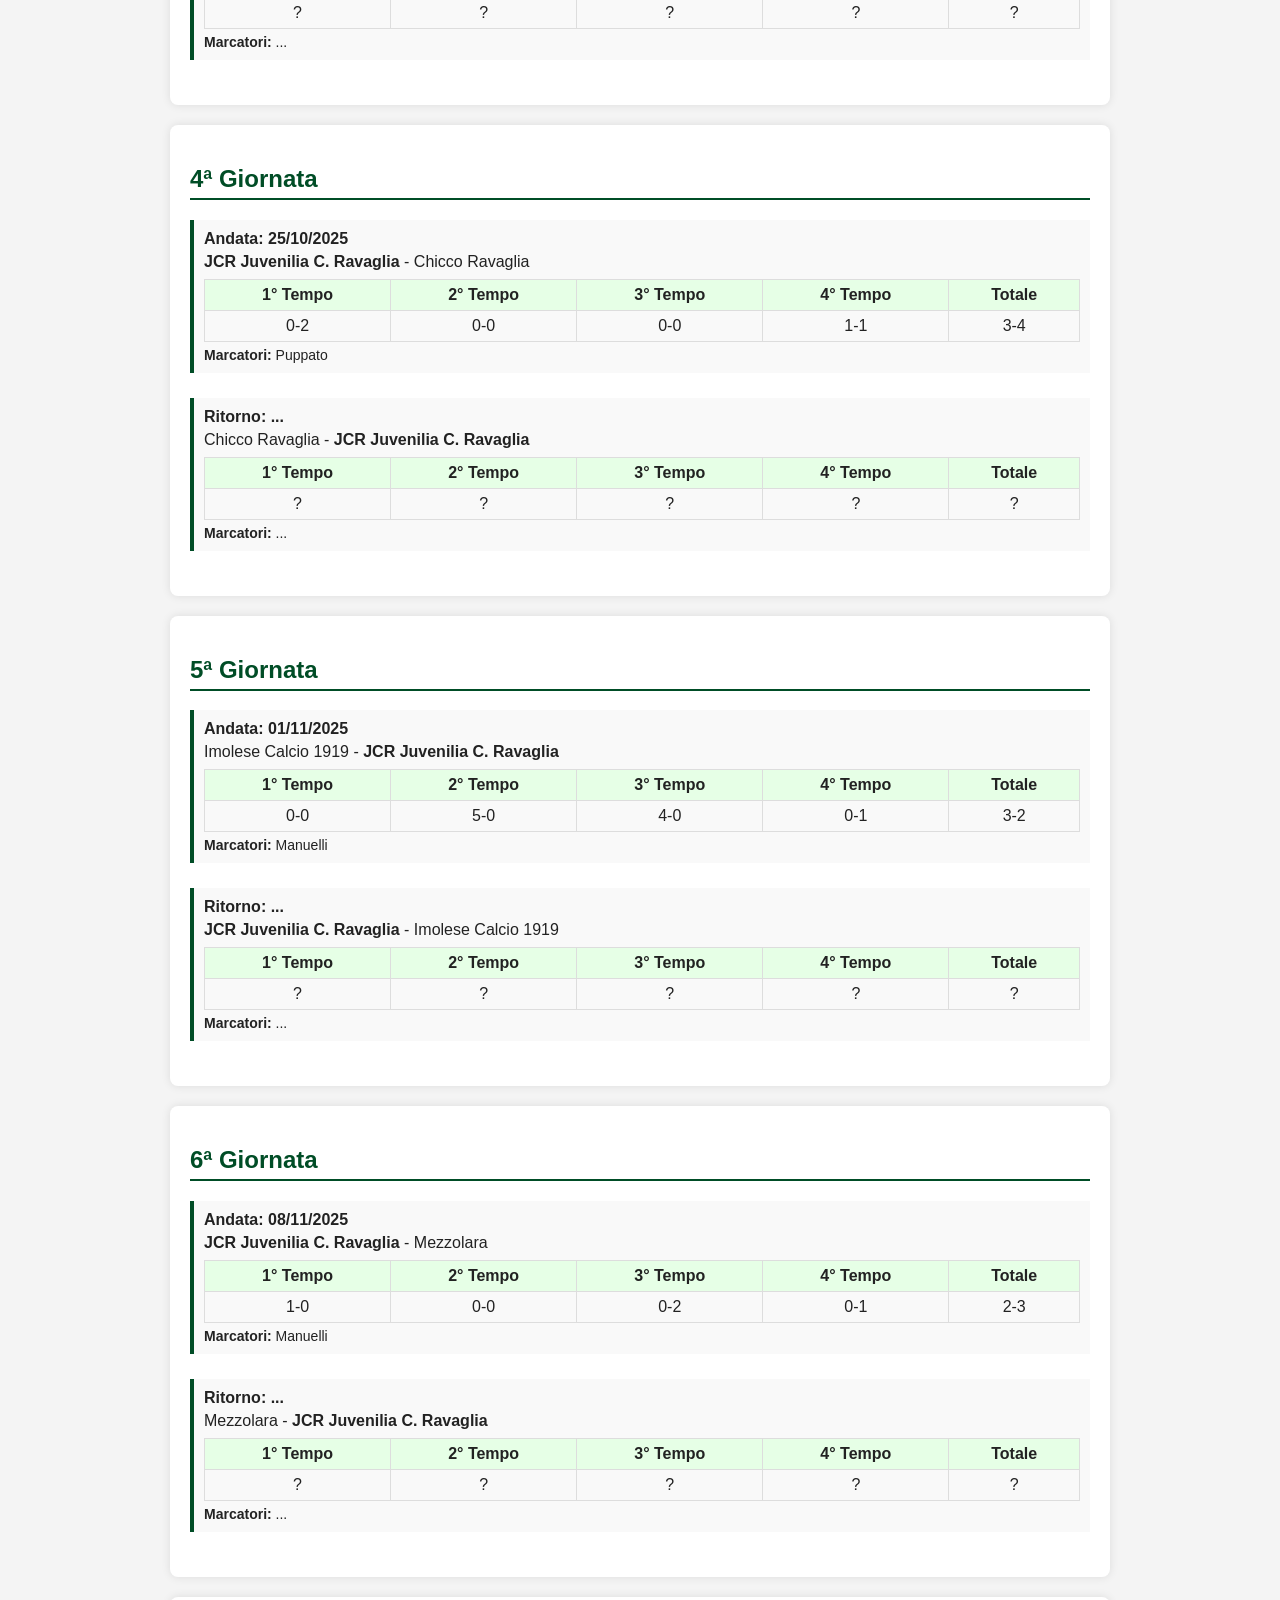
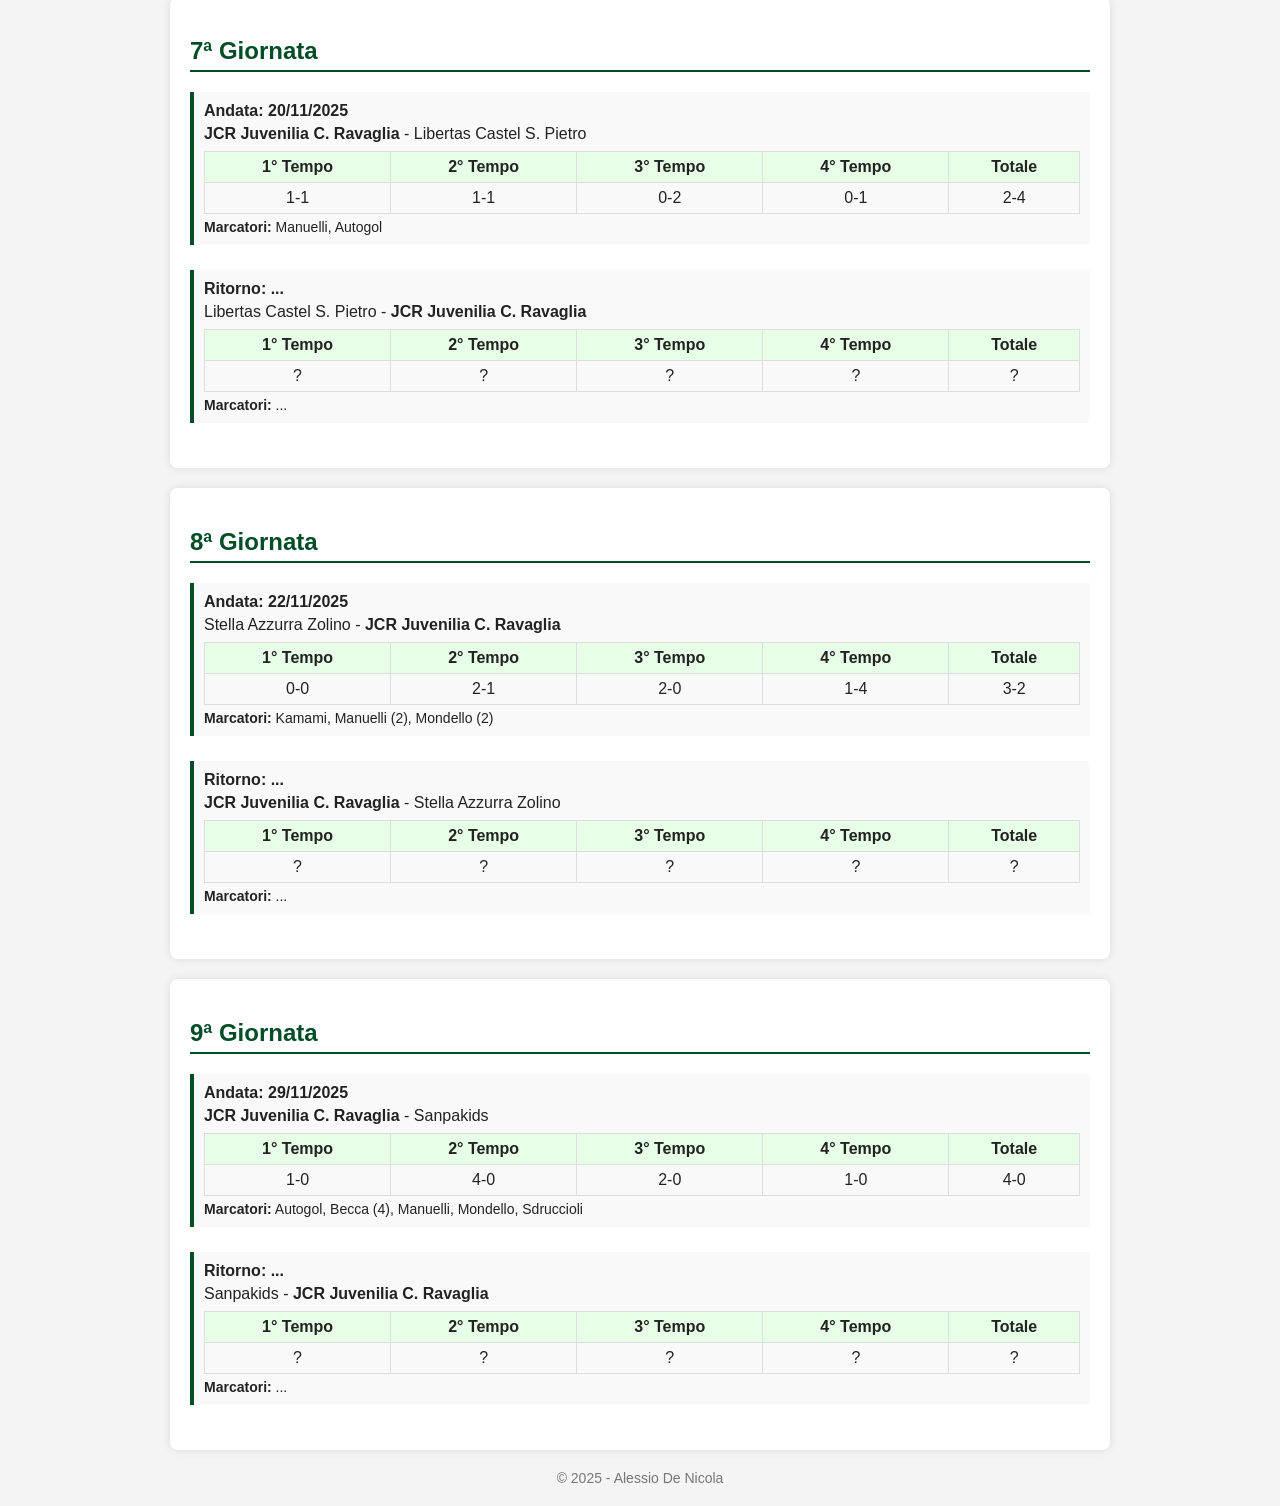
==== commit a03f4200: "Giornata 9" ====
--- a/index.html
+++ b/index.html
@@ -302,9 +302,9 @@
             <div><strong>JCR Juvenilia C. Ravaglia</strong> - Sanpakids</div>
             <table>
                 <tr><th>1° Tempo</th><th>2° Tempo</th><th>3° Tempo</th><th>4° Tempo</th><th>Totale</th></tr>
-                <tr><td>?</td><td>?</td><td>?</td><td>?</td><td>?</td></tr>
-            </table>
-            <div class="scorers"><strong>Marcatori:</strong> ...</div>
+                <tr><td>1-0</td><td>4-0</td><td>2-0</td><td>1-0</td><td>4-0</td></tr>
+            </table>
+            <div class="scorers"><strong>Marcatori:</strong> Autogol, Becca (4), Manuelli, Mondello, Sdruccioli</div>
         </div>
 
         <div class="match">
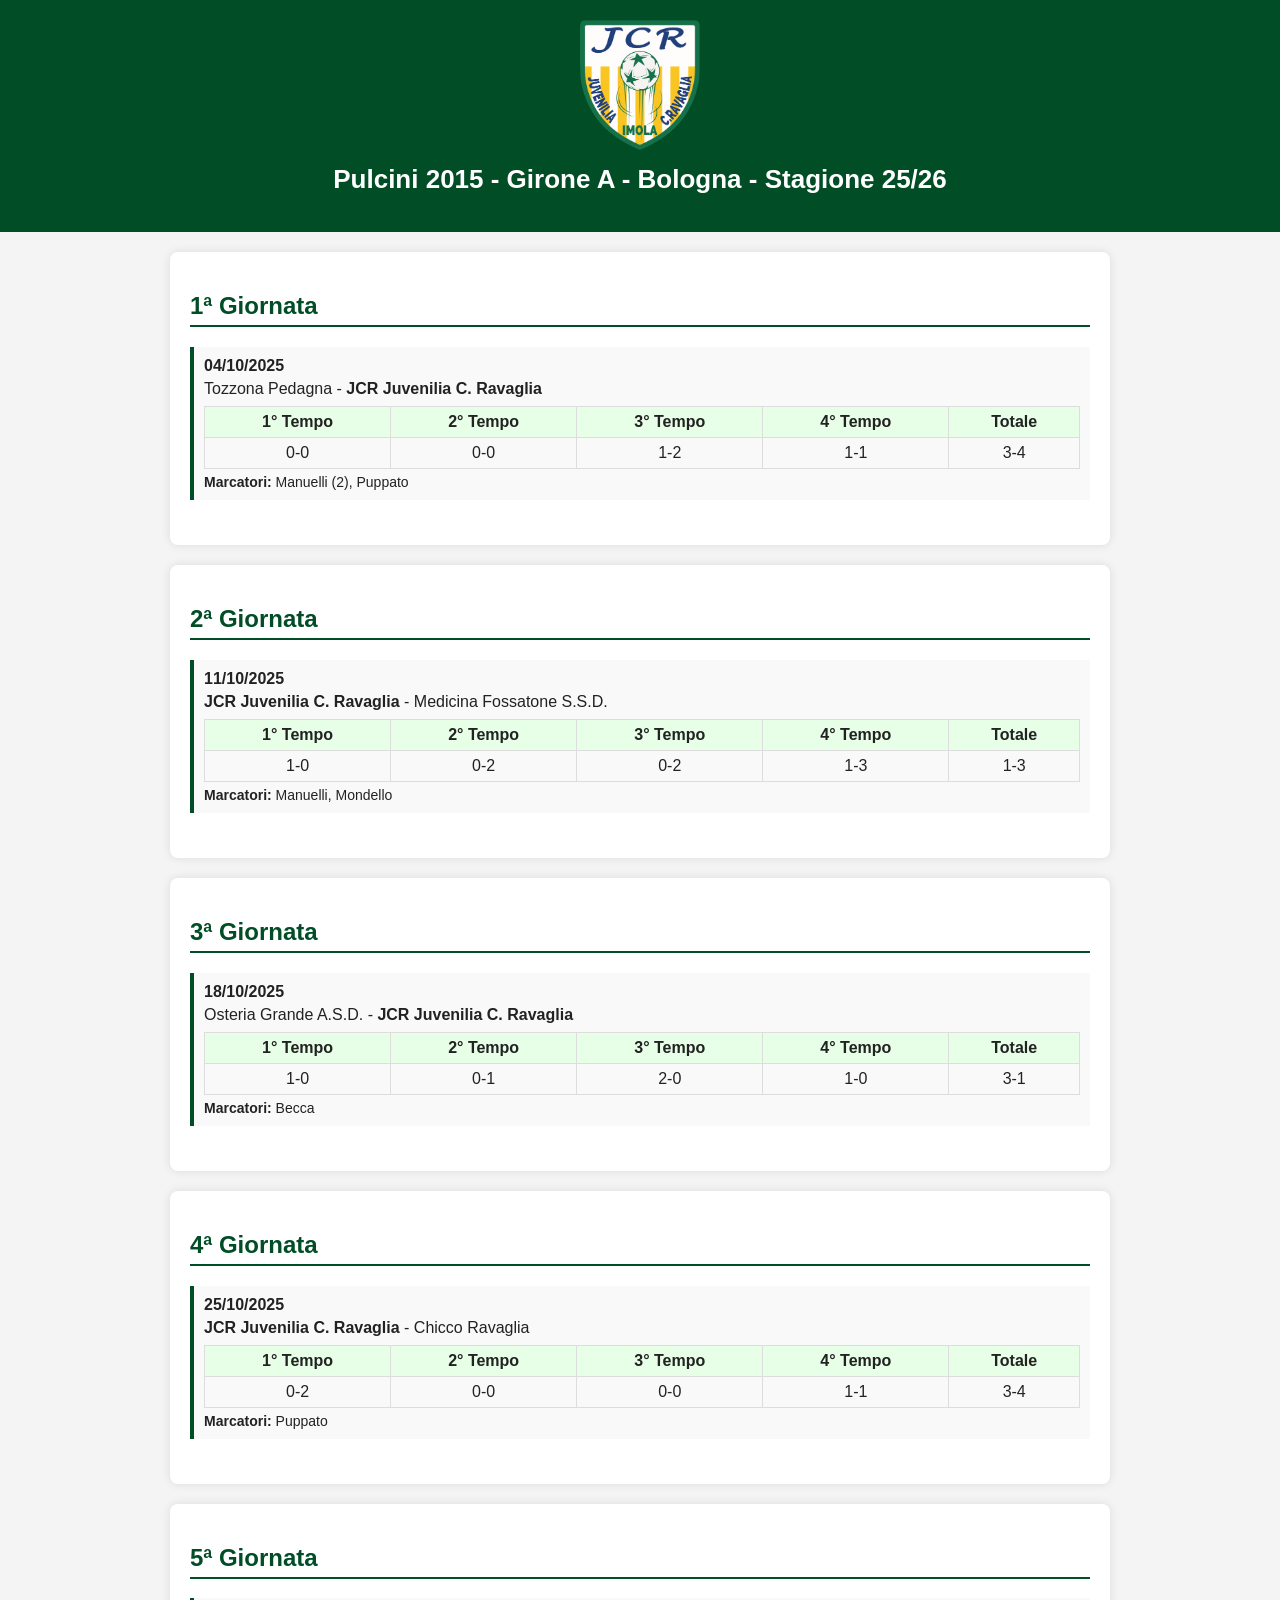
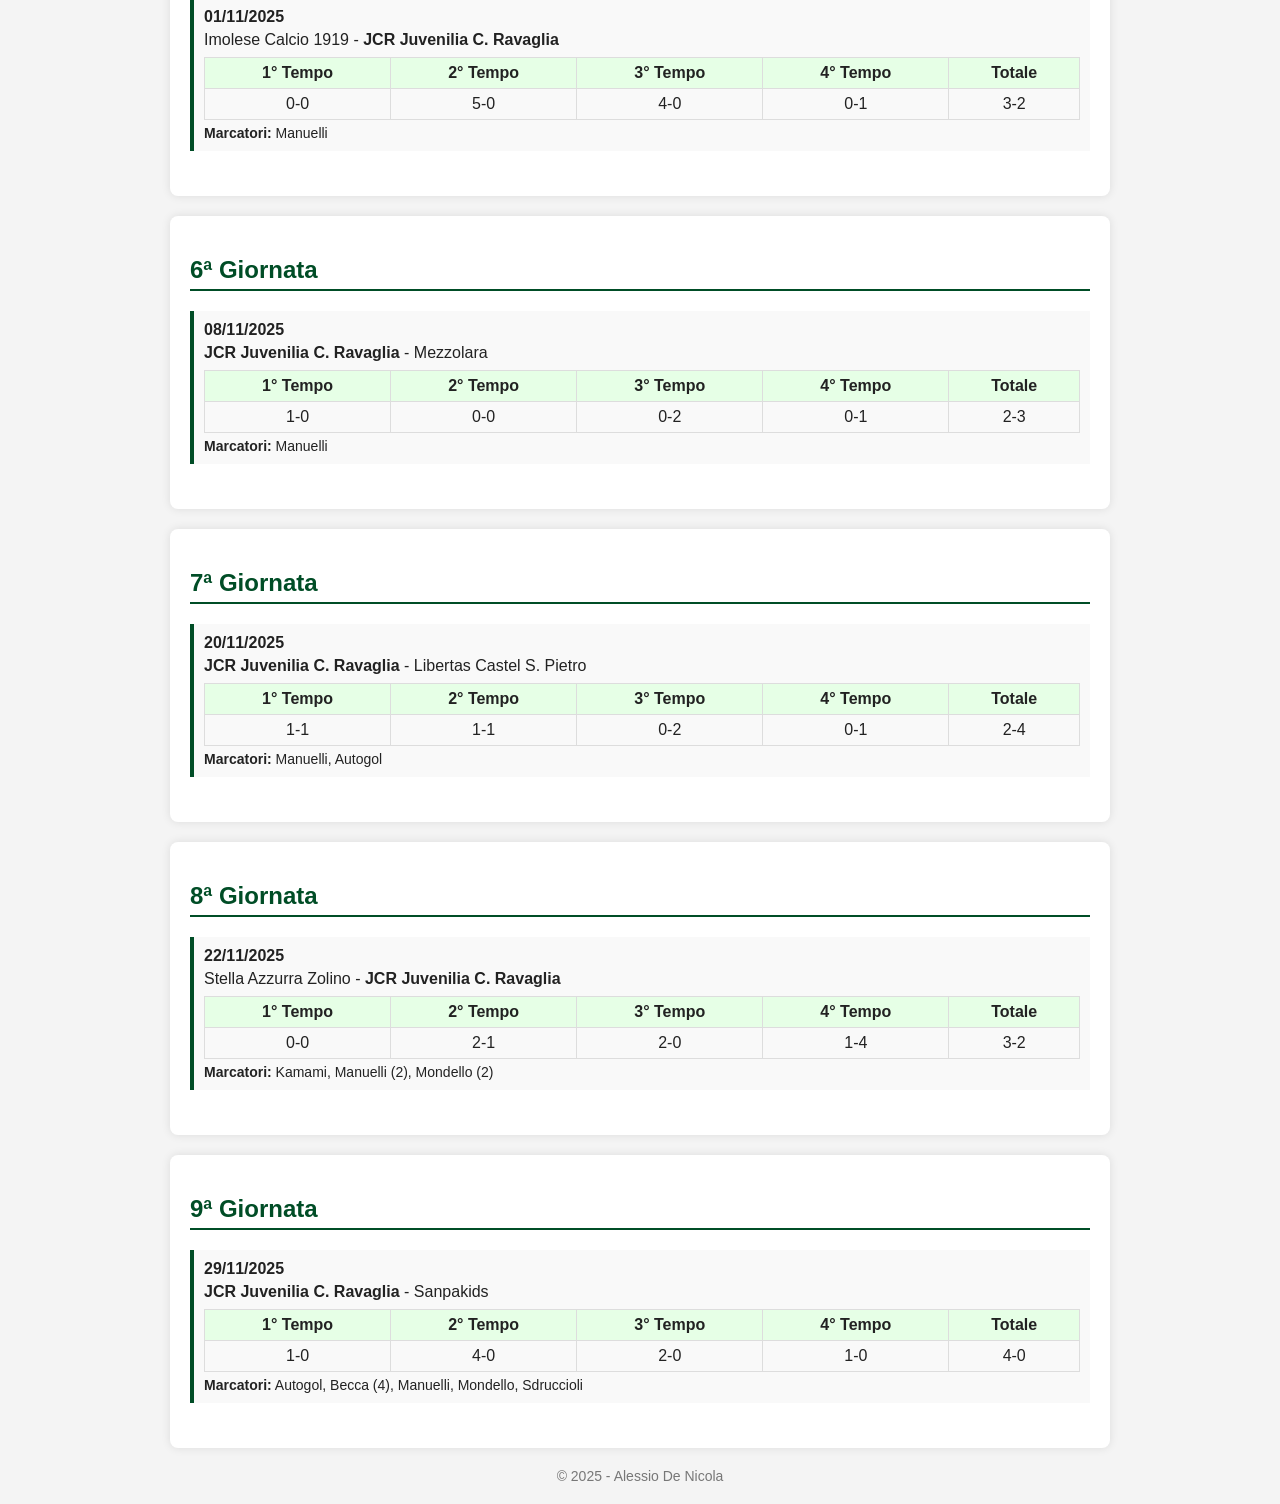
==== commit ad1620dd: "Rimosso calendario di ritorno per il momento" ====
--- a/index.html
+++ b/index.html
@@ -96,9 +96,8 @@
     <!-- Giornata 1 -->
     <section>
         <h2>1ª Giornata</h2>
-
-        <div class="match">
-            <div class="match-date">Andata: 04/10/2025</div>
+        <div class="match">
+            <div class="match-date">04/10/2025</div>
             <div>Tozzona Pedagna - <strong>JCR Juvenilia C. Ravaglia</strong></div>
             <table>
                 <tr><th>1° Tempo</th><th>2° Tempo</th><th>3° Tempo</th><th>4° Tempo</th><th>Totale</th></tr>
@@ -106,24 +105,13 @@
             </table>
             <div class="scorers"><strong>Marcatori:</strong> Manuelli (2), Puppato</div>
         </div>
-
-        <div class="match">
-            <div class="match-date">Ritorno: ...</div>
-            <div><strong>JCR Juvenilia C. Ravaglia</strong> - Tozzona Pedagna</div>
-            <table>
-                <tr><th>1° Tempo</th><th>2° Tempo</th><th>3° Tempo</th><th>4° Tempo</th><th>Totale</th></tr>
-                <tr><td>?</td><td>?</td><td>?</td><td>?</td><td>?</td></tr>
-            </table>
-            <div class="scorers"><strong>Marcatori:</strong> ...</div>
-        </div>
     </section>
 
     <!-- Giornata 2 -->
     <section>
         <h2>2ª Giornata</h2>
-
-        <div class="match">
-            <div class="match-date">Andata: 11/10/2025</div>
+        <div class="match">
+            <div class="match-date">11/10/2025</div>
             <div><strong>JCR Juvenilia C. Ravaglia</strong> - Medicina Fossatone S.S.D.</div>
             <table>
                 <tr><th>1° Tempo</th><th>2° Tempo</th><th>3° Tempo</th><th>4° Tempo</th><th>Totale</th></tr>
@@ -131,24 +119,13 @@
             </table>
             <div class="scorers"><strong>Marcatori:</strong> Manuelli, Mondello</div>
         </div>
-
-        <div class="match">
-            <div class="match-date">Ritorno: ...</div>
-            <div>Medicina Fossatone S.S.D. - <strong>JCR Juvenilia C. Ravaglia</strong></div>
-            <table>
-                <tr><th>1° Tempo</th><th>2° Tempo</th><th>3° Tempo</th><th>4° Tempo</th><th>Totale</th></tr>
-                <tr><td>?</td><td>?</td><td>?</td><td>?</td><td>?</td></tr>
-            </table>
-            <div class="scorers"><strong>Marcatori:</strong> ...</div>
-        </div>
     </section>
 
     <!-- Giornata 3 -->
     <section>
         <h2>3ª Giornata</h2>
-
-        <div class="match">
-            <div class="match-date">Andata: 18/10/2025</div>
+        <div class="match">
+            <div class="match-date">18/10/2025</div>
             <div>Osteria Grande A.S.D. - <strong>JCR Juvenilia C. Ravaglia</strong></div>
             <table>
                 <tr><th>1° Tempo</th><th>2° Tempo</th><th>3° Tempo</th><th>4° Tempo</th><th>Totale</th></tr>
@@ -156,24 +133,13 @@
             </table>
             <div class="scorers"><strong>Marcatori:</strong> Becca</div>
         </div>
-
-        <div class="match">
-            <div class="match-date">Ritorno: ...</div>
-            <div><strong>JCR Juvenilia C. Ravaglia</strong> - Osteria Grande A.S.D.</div>
-            <table>
-                <tr><th>1° Tempo</th><th>2° Tempo</th><th>3° Tempo</th><th>4° Tempo</th><th>Totale</th></tr>
-                <tr><td>?</td><td>?</td><td>?</td><td>?</td><td>?</td></tr>
-            </table>
-            <div class="scorers"><strong>Marcatori:</strong> ...</div>
-        </div>
     </section>
 
     <!-- Giornata 4 -->
     <section>
         <h2>4ª Giornata</h2>
-
-        <div class="match">
-            <div class="match-date">Andata: 25/10/2025</div>
+        <div class="match">
+            <div class="match-date">25/10/2025</div>
             <div><strong>JCR Juvenilia C. Ravaglia</strong> - Chicco Ravaglia</div>
             <table>
                 <tr><th>1° Tempo</th><th>2° Tempo</th><th>3° Tempo</th><th>4° Tempo</th><th>Totale</th></tr>
@@ -181,24 +147,13 @@
             </table>
             <div class="scorers"><strong>Marcatori:</strong> Puppato</div>
         </div>
-
-        <div class="match">
-            <div class="match-date">Ritorno: ...</div>
-            <div>Chicco Ravaglia - <strong>JCR Juvenilia C. Ravaglia</strong></div>
-            <table>
-                <tr><th>1° Tempo</th><th>2° Tempo</th><th>3° Tempo</th><th>4° Tempo</th><th>Totale</th></tr>
-                <tr><td>?</td><td>?</td><td>?</td><td>?</td><td>?</td></tr>
-            </table>
-            <div class="scorers"><strong>Marcatori:</strong> ...</div>
-        </div>
     </section>
 
     <!-- Giornata 5 -->
     <section>
         <h2>5ª Giornata</h2>
-
-        <div class="match">
-            <div class="match-date">Andata: 01/11/2025</div>
+        <div class="match">
+            <div class="match-date">01/11/2025</div>
             <div>Imolese Calcio 1919 - <strong>JCR Juvenilia C. Ravaglia</strong></div>
             <table>
                 <tr><th>1° Tempo</th><th>2° Tempo</th><th>3° Tempo</th><th>4° Tempo</th><th>Totale</th></tr>
@@ -206,24 +161,13 @@
             </table>
             <div class="scorers"><strong>Marcatori:</strong> Manuelli</div>
         </div>
-
-        <div class="match">
-            <div class="match-date">Ritorno: ...</div>
-            <div><strong>JCR Juvenilia C. Ravaglia</strong> - Imolese Calcio 1919</div>
-            <table>
-                <tr><th>1° Tempo</th><th>2° Tempo</th><th>3° Tempo</th><th>4° Tempo</th><th>Totale</th></tr>
-                <tr><td>?</td><td>?</td><td>?</td><td>?</td><td>?</td></tr>
-            </table>
-            <div class="scorers"><strong>Marcatori:</strong> ...</div>
-        </div>
     </section>
 
     <!-- Giornata 6 -->
     <section>
         <h2>6ª Giornata</h2>
-
-        <div class="match">
-            <div class="match-date">Andata: 08/11/2025</div>
+        <div class="match">
+            <div class="match-date">08/11/2025</div>
             <div><strong>JCR Juvenilia C. Ravaglia</strong> - Mezzolara</div>
             <table>
                 <tr><th>1° Tempo</th><th>2° Tempo</th><th>3° Tempo</th><th>4° Tempo</th><th>Totale</th></tr>
@@ -231,24 +175,13 @@
             </table>
             <div class="scorers"><strong>Marcatori:</strong> Manuelli</div>
         </div>
-
-        <div class="match">
-            <div class="match-date">Ritorno: ...</div>
-            <div>Mezzolara - <strong>JCR Juvenilia C. Ravaglia</strong></div>
-            <table>
-                <tr><th>1° Tempo</th><th>2° Tempo</th><th>3° Tempo</th><th>4° Tempo</th><th>Totale</th></tr>
-                <tr><td>?</td><td>?</td><td>?</td><td>?</td><td>?</td></tr>
-            </table>
-            <div class="scorers"><strong>Marcatori:</strong> ...</div>
-        </div>
     </section>
 
     <!-- Giornata 7 -->
     <section>
         <h2>7ª Giornata</h2>
-
-        <div class="match">
-            <div class="match-date">Andata: 20/11/2025</div>
+        <div class="match">
+            <div class="match-date">20/11/2025</div>
             <div><strong>JCR Juvenilia C. Ravaglia</strong> - Libertas Castel S. Pietro</div>
             <table>
                 <tr><th>1° Tempo</th><th>2° Tempo</th><th>3° Tempo</th><th>4° Tempo</th><th>Totale</th></tr>
@@ -256,24 +189,13 @@
             </table>
             <div class="scorers"><strong>Marcatori:</strong> Manuelli, Autogol</div>
         </div>
-
-        <div class="match">
-            <div class="match-date">Ritorno: ...</div>
-            <div>Libertas Castel S. Pietro - <strong>JCR Juvenilia C. Ravaglia</strong></div>
-            <table>
-                <tr><th>1° Tempo</th><th>2° Tempo</th><th>3° Tempo</th><th>4° Tempo</th><th>Totale</th></tr>
-                <tr><td>?</td><td>?</td><td>?</td><td>?</td><td>?</td></tr>
-            </table>
-            <div class="scorers"><strong>Marcatori:</strong> ...</div>
-        </div>
     </section>
 
     <!-- Giornata 8 -->
     <section>
         <h2>8ª Giornata</h2>
-
-        <div class="match">
-            <div class="match-date">Andata: 22/11/2025</div>
+        <div class="match">
+            <div class="match-date">22/11/2025</div>
             <div>Stella Azzurra Zolino - <strong>JCR Juvenilia C. Ravaglia</strong></div>
             <table>
                 <tr><th>1° Tempo</th><th>2° Tempo</th><th>3° Tempo</th><th>4° Tempo</th><th>Totale</th></tr>
@@ -281,40 +203,19 @@
             </table>
             <div class="scorers"><strong>Marcatori:</strong> Kamami, Manuelli (2), Mondello (2)</div>
         </div>
-
-        <div class="match">
-            <div class="match-date">Ritorno: ...</div>
-            <div><strong>JCR Juvenilia C. Ravaglia</strong> - Stella Azzurra Zolino</div>
-            <table>
-                <tr><th>1° Tempo</th><th>2° Tempo</th><th>3° Tempo</th><th>4° Tempo</th><th>Totale</th></tr>
-                <tr><td>?</td><td>?</td><td>?</td><td>?</td><td>?</td></tr>
-            </table>
-            <div class="scorers"><strong>Marcatori:</strong> ...</div>
-        </div>
     </section>
 
     <!-- Giornata 9 -->
     <section>
         <h2>9ª Giornata</h2>
-
-        <div class="match">
-            <div class="match-date">Andata: 29/11/2025</div>
+        <div class="match">
+            <div class="match-date">29/11/2025</div>
             <div><strong>JCR Juvenilia C. Ravaglia</strong> - Sanpakids</div>
             <table>
                 <tr><th>1° Tempo</th><th>2° Tempo</th><th>3° Tempo</th><th>4° Tempo</th><th>Totale</th></tr>
                 <tr><td>1-0</td><td>4-0</td><td>2-0</td><td>1-0</td><td>4-0</td></tr>
             </table>
             <div class="scorers"><strong>Marcatori:</strong> Autogol, Becca (4), Manuelli, Mondello, Sdruccioli</div>
-        </div>
-
-        <div class="match">
-            <div class="match-date">Ritorno: ...</div>
-            <div>Sanpakids - <strong>JCR Juvenilia C. Ravaglia</strong></div>
-            <table>
-                <tr><th>1° Tempo</th><th>2° Tempo</th><th>3° Tempo</th><th>4° Tempo</th><th>Totale</th></tr>
-                <tr><td>?</td><td>?</td><td>?</td><td>?</td><td>?</td></tr>
-            </table>
-            <div class="scorers"><strong>Marcatori:</strong> ...</div>
         </div>
     </section>
 </main>
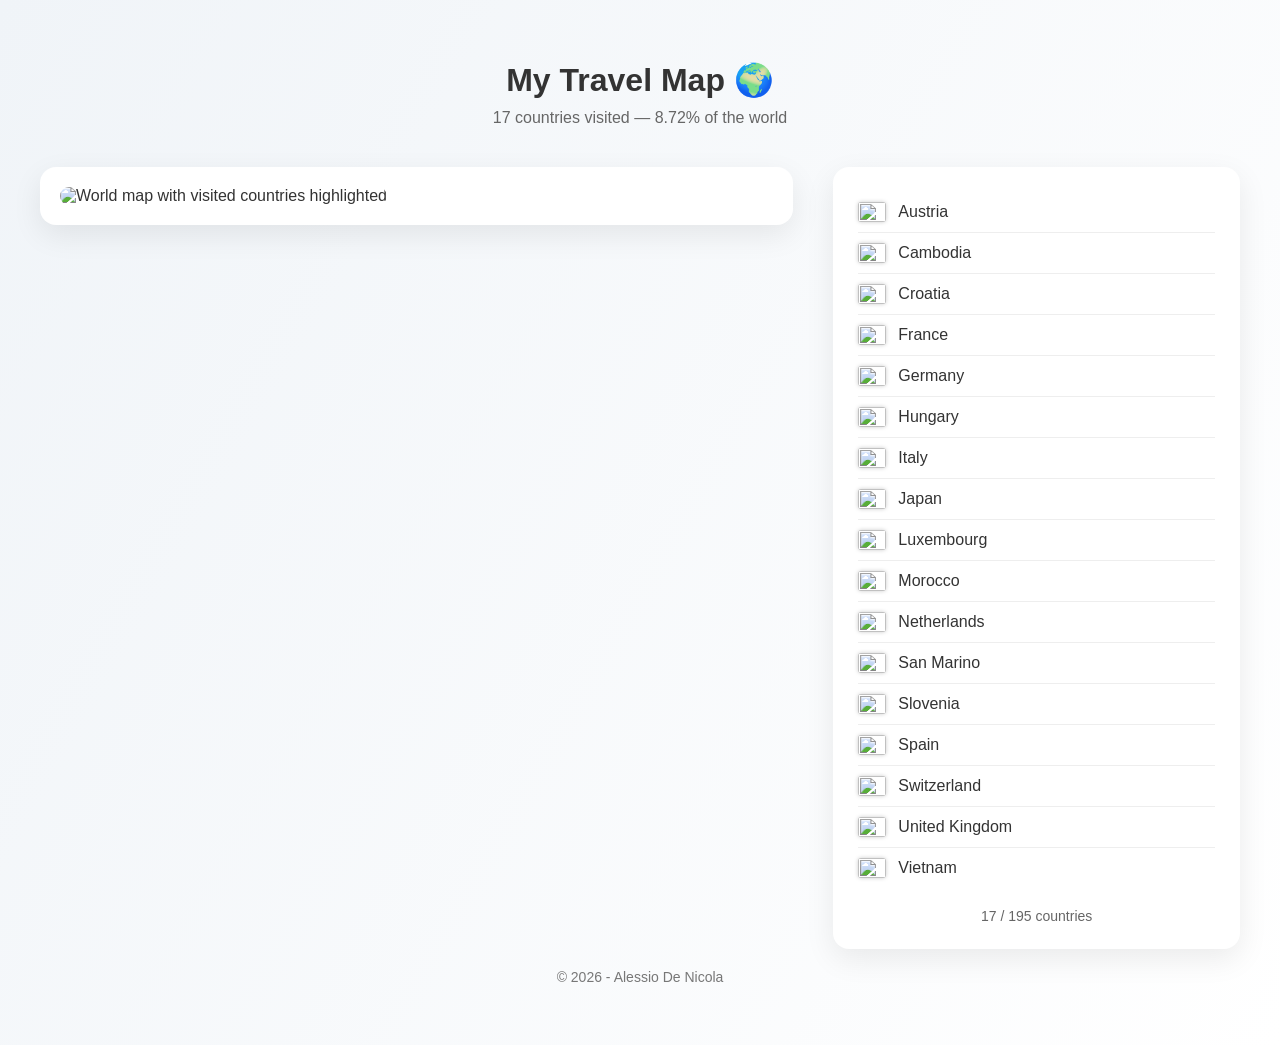
==== commit 167065d2: "Been" ====
--- a/index.html
+++ b/index.html
@@ -1,228 +1,165 @@
 <!DOCTYPE html>
-<html lang="it">
+<html lang="en">
 <head>
-    <meta charset="UTF-8">
-    <meta name="viewport" content="width=device-width, initial-scale=1.0">
-    <title>JCR Imola Pulcini 2015</title>
-    <style>
-        body {
-            font-family: Arial, sans-serif;
-            background-color: #f4f4f4;
-            color: #222;
-            margin: 0;
-            padding: 0;
+<meta charset="UTF-8">
+<title>Been</title>
+
+<style>
+    body {
+        font-family: "Segoe UI", Roboto, Helvetica, Arial, sans-serif;
+        background: linear-gradient(120deg, #f0f4f8, #ffffff);
+        margin: 0;
+        padding: 40px;
+        color: #333;
+    }
+
+    h1 {
+        text-align: center;
+        margin-bottom: 10px;
+    }
+
+    .subtitle {
+        text-align: center;
+        color: #666;
+        margin-bottom: 40px;
+    }
+
+    .container {
+        display: flex;
+        max-width: 1200px;
+        margin: 0 auto;
+        gap: 40px;
+        align-items: flex-start;
+    }
+
+    .map {
+        flex: 2;
+        background: #fff;
+        border-radius: 16px;
+        box-shadow: 0 10px 30px rgba(0,0,0,0.08);
+        padding: 20px;
+    }
+
+    .map img {
+        width: 100%;
+        height: auto;
+        border-radius: 12px;
+    }
+
+    .countries {
+        flex: 1;
+        background: #fff;
+        border-radius: 16px;
+        box-shadow: 0 10px 30px rgba(0,0,0,0.08);
+        padding: 25px;
+    }
+
+    .countries h2 {
+        margin-top: 0;
+        margin-bottom: 20px;
+        font-size: 22px;
+    }
+
+    ul {
+        list-style: none;
+        padding: 0;
+        margin: 0;
+    }
+
+    li {
+        display: flex;
+        align-items: center;
+        padding: 10px 0;
+        border-bottom: 1px solid #eee;
+        font-size: 16px;
+    }
+
+    li:last-child {
+        border-bottom: none;
+    }
+
+    .flag {
+        width: 28px;
+        height: 20px;
+        margin-right: 12px;
+        border-radius: 3px;
+        box-shadow: 0 0 4px rgba(0,0,0,0.2);
+        object-fit: cover;
+    }
+
+    .stats {
+        margin-top: 20px;
+        font-size: 14px;
+        color: #666;
+        text-align: center;
+    }
+
+    @media (max-width: 900px) {
+        .container {
+            flex-direction: column;
         }
+    }
 
-        header {
-            text-align: center;
-            background-color: #004d26;
-            color: white;
-            padding: 20px 10px;
-        }
+    footer {
+        text-align: center;
+        color: #777;
+        font-size: 14px;
+        margin: 20px 0;
+    }
+</style>
+</head>
 
-        header img {
-            width: 120px;
-        }
-
-        h1 {
-            margin-top: 10px;
-            font-size: 26px;
-        }
-
-        section {
-            margin: 20px auto;
-            max-width: 900px;
-            background: white;
-            padding: 20px;
-            border-radius: 8px;
-            box-shadow: 0 0 10px rgba(0,0,0,0.1);
-        }
-
-        h2 {
-            border-bottom: 2px solid #004d26;
-            padding-bottom: 5px;
-            color: #004d26;
-        }
-
-        .match {
-            margin-bottom: 25px;
-            padding: 10px;
-            border-left: 4px solid #004d26;
-            background-color: #f9f9f9;
-        }
-
-        .match-date {
-            font-weight: bold;
-            margin-bottom: 5px;
-        }
-
-        table {
-            width: 100%;
-            border-collapse: collapse;
-            margin-top: 8px;
-        }
-
-        th, td {
-            border: 1px solid #ddd;
-            text-align: center;
-            padding: 6px;
-        }
-
-        th {
-            background-color: #e6ffe6;
-        }
-
-        .scorers {
-            font-size: 14px;
-            margin-top: 5px;
-        }
-
-        footer {
-            text-align: center;
-            color: #777;
-            font-size: 14px;
-            margin: 20px 0;
-        }
-    </style>
-</head>
 <body>
 
-<header>
-    <img src="JCR.png" alt="Logo JCR">
-    <h1>Pulcini 2015 - Girone A - Bologna - Stagione 25/26</h1>
-</header>
+<h1>My Travel Map 🌍</h1>
+<div class="subtitle">
+    <span id="visited">17</span> countries visited — 
+    <span id="percent"></span>% of the world
+</div>
 
-<main>
-    <!-- Giornata 1 -->
-    <section>
-        <h2>1ª Giornata</h2>
-        <div class="match">
-            <div class="match-date">04/10/2025</div>
-            <div>Tozzona Pedagna - <strong>JCR Juvenilia C. Ravaglia</strong></div>
-            <table>
-                <tr><th>1° Tempo</th><th>2° Tempo</th><th>3° Tempo</th><th>4° Tempo</th><th>Totale</th></tr>
-                <tr><td>0-0</td><td>0-0</td><td>1-2</td><td>1-1</td><td>3-4</td></tr>
-            </table>
-            <div class="scorers"><strong>Marcatori:</strong> Manuelli (2), Puppato</div>
-        </div>
-    </section>
+<script>
+    const visited = 17;
+    const total = 195;
+    const percentage = (visited * 100 / total).toLocaleString("en-US", {minimumFractionDigits: 2, maximumFractionDigits: 2});
+    document.getElementById("percent").textContent = percentage;
+</script>
 
-    <!-- Giornata 2 -->
-    <section>
-        <h2>2ª Giornata</h2>
-        <div class="match">
-            <div class="match-date">11/10/2025</div>
-            <div><strong>JCR Juvenilia C. Ravaglia</strong> - Medicina Fossatone S.S.D.</div>
-            <table>
-                <tr><th>1° Tempo</th><th>2° Tempo</th><th>3° Tempo</th><th>4° Tempo</th><th>Totale</th></tr>
-                <tr><td>1-0</td><td>0-2</td><td>0-2</td><td>1-3</td><td>1-3</td></tr>
-            </table>
-            <div class="scorers"><strong>Marcatori:</strong> Manuelli, Mondello</div>
-        </div>
-    </section>
+<div class="container">
 
-    <!-- Giornata 3 -->
-    <section>
-        <h2>3ª Giornata</h2>
-        <div class="match">
-            <div class="match-date">18/10/2025</div>
-            <div>Osteria Grande A.S.D. - <strong>JCR Juvenilia C. Ravaglia</strong></div>
-            <table>
-                <tr><th>1° Tempo</th><th>2° Tempo</th><th>3° Tempo</th><th>4° Tempo</th><th>Totale</th></tr>
-                <tr><td>1-0</td><td>0-1</td><td>2-0</td><td>1-0</td><td>3-1</td></tr>
-            </table>
-            <div class="scorers"><strong>Marcatori:</strong> Becca</div>
-        </div>
-    </section>
+    <!-- MAP -->
+    <div class="map">
+        <img src="https://douwe.com/projects/visited/world.png?selected=MA,JP,KH,VN,AT,CH,DE,ES,FR,GB,HR,HU,IT,LU,NL,SM,SI"
+             alt="World map with visited countries highlighted">
+    </div>
 
-    <!-- Giornata 4 -->
-    <section>
-        <h2>4ª Giornata</h2>
-        <div class="match">
-            <div class="match-date">25/10/2025</div>
-            <div><strong>JCR Juvenilia C. Ravaglia</strong> - Chicco Ravaglia</div>
-            <table>
-                <tr><th>1° Tempo</th><th>2° Tempo</th><th>3° Tempo</th><th>4° Tempo</th><th>Totale</th></tr>
-                <tr><td>0-2</td><td>0-0</td><td>0-0</td><td>1-1</td><td>3-4</td></tr>
-            </table>
-            <div class="scorers"><strong>Marcatori:</strong> Puppato</div>
-        </div>
-    </section>
+    <!-- COUNTRIES LIST -->
+    <div class="countries">
+        <ul>
+            <li><img class="flag" src="https://flagcdn.com/w40/at.png">Austria</li>
+            <li><img class="flag" src="https://flagcdn.com/w40/kh.png">Cambodia</li>
+            <li><img class="flag" src="https://flagcdn.com/w40/hr.png">Croatia</li>
+            <li><img class="flag" src="https://flagcdn.com/w40/fr.png">France</li>
+            <li><img class="flag" src="https://flagcdn.com/w40/de.png">Germany</li>
+            <li><img class="flag" src="https://flagcdn.com/w40/hu.png">Hungary</li>
+            <li><img class="flag" src="https://flagcdn.com/w40/it.png">Italy</li>
+            <li><img class="flag" src="https://flagcdn.com/w40/jp.png">Japan</li>
+            <li><img class="flag" src="https://flagcdn.com/w40/lu.png">Luxembourg</li>
+            <li><img class="flag" src="https://flagcdn.com/w40/ma.png">Morocco</li>
+            <li><img class="flag" src="https://flagcdn.com/w40/nl.png">Netherlands</li>
+            <li><img class="flag" src="https://flagcdn.com/w40/sm.png">San Marino</li>
+            <li><img class="flag" src="https://flagcdn.com/w40/si.png">Slovenia</li>
+            <li><img class="flag" src="https://flagcdn.com/w40/es.png">Spain</li>
+            <li><img class="flag" src="https://flagcdn.com/w40/ch.png">Switzerland</li>
+            <li><img class="flag" src="https://flagcdn.com/w40/gb.png">United Kingdom</li>
+            <li><img class="flag" src="https://flagcdn.com/w40/vn.png">Vietnam</li>
+        </ul>
 
-    <!-- Giornata 5 -->
-    <section>
-        <h2>5ª Giornata</h2>
-        <div class="match">
-            <div class="match-date">01/11/2025</div>
-            <div>Imolese Calcio 1919 - <strong>JCR Juvenilia C. Ravaglia</strong></div>
-            <table>
-                <tr><th>1° Tempo</th><th>2° Tempo</th><th>3° Tempo</th><th>4° Tempo</th><th>Totale</th></tr>
-                <tr><td>0-0</td><td>5-0</td><td>4-0</td><td>0-1</td><td>3-2</td></tr>
-            </table>
-            <div class="scorers"><strong>Marcatori:</strong> Manuelli</div>
-        </div>
-    </section>
+        <div class="stats">17 / 195 countries</div>
+    </div>
 
-    <!-- Giornata 6 -->
-    <section>
-        <h2>6ª Giornata</h2>
-        <div class="match">
-            <div class="match-date">08/11/2025</div>
-            <div><strong>JCR Juvenilia C. Ravaglia</strong> - Mezzolara</div>
-            <table>
-                <tr><th>1° Tempo</th><th>2° Tempo</th><th>3° Tempo</th><th>4° Tempo</th><th>Totale</th></tr>
-                <tr><td>1-0</td><td>0-0</td><td>0-2</td><td>0-1</td><td>2-3</td></tr>
-            </table>
-            <div class="scorers"><strong>Marcatori:</strong> Manuelli</div>
-        </div>
-    </section>
+</div>
 
-    <!-- Giornata 7 -->
-    <section>
-        <h2>7ª Giornata</h2>
-        <div class="match">
-            <div class="match-date">20/11/2025</div>
-            <div><strong>JCR Juvenilia C. Ravaglia</strong> - Libertas Castel S. Pietro</div>
-            <table>
-                <tr><th>1° Tempo</th><th>2° Tempo</th><th>3° Tempo</th><th>4° Tempo</th><th>Totale</th></tr>
-                <tr><td>1-1</td><td>1-1</td><td>0-2</td><td>0-1</td><td>2-4</td></tr>
-            </table>
-            <div class="scorers"><strong>Marcatori:</strong> Manuelli, Autogol</div>
-        </div>
-    </section>
-
-    <!-- Giornata 8 -->
-    <section>
-        <h2>8ª Giornata</h2>
-        <div class="match">
-            <div class="match-date">22/11/2025</div>
-            <div>Stella Azzurra Zolino - <strong>JCR Juvenilia C. Ravaglia</strong></div>
-            <table>
-                <tr><th>1° Tempo</th><th>2° Tempo</th><th>3° Tempo</th><th>4° Tempo</th><th>Totale</th></tr>
-                <tr><td>0-0</td><td>2-1</td><td>2-0</td><td>1-4</td><td>3-2</td></tr>
-            </table>
-            <div class="scorers"><strong>Marcatori:</strong> Kamami, Manuelli (2), Mondello (2)</div>
-        </div>
-    </section>
-
-    <!-- Giornata 9 -->
-    <section>
-        <h2>9ª Giornata</h2>
-        <div class="match">
-            <div class="match-date">29/11/2025</div>
-            <div><strong>JCR Juvenilia C. Ravaglia</strong> - Sanpakids</div>
-            <table>
-                <tr><th>1° Tempo</th><th>2° Tempo</th><th>3° Tempo</th><th>4° Tempo</th><th>Totale</th></tr>
-                <tr><td>1-0</td><td>4-0</td><td>2-0</td><td>1-0</td><td>4-0</td></tr>
-            </table>
-            <div class="scorers"><strong>Marcatori:</strong> Autogol, Becca (4), Manuelli, Mondello, Sdruccioli</div>
-        </div>
-    </section>
-</main>
-
-<footer>
-    © 2025 - Alessio De Nicola
-</footer>
+<footer>© 2026 - Alessio De Nicola</footer>
 
 </body>
 </html>
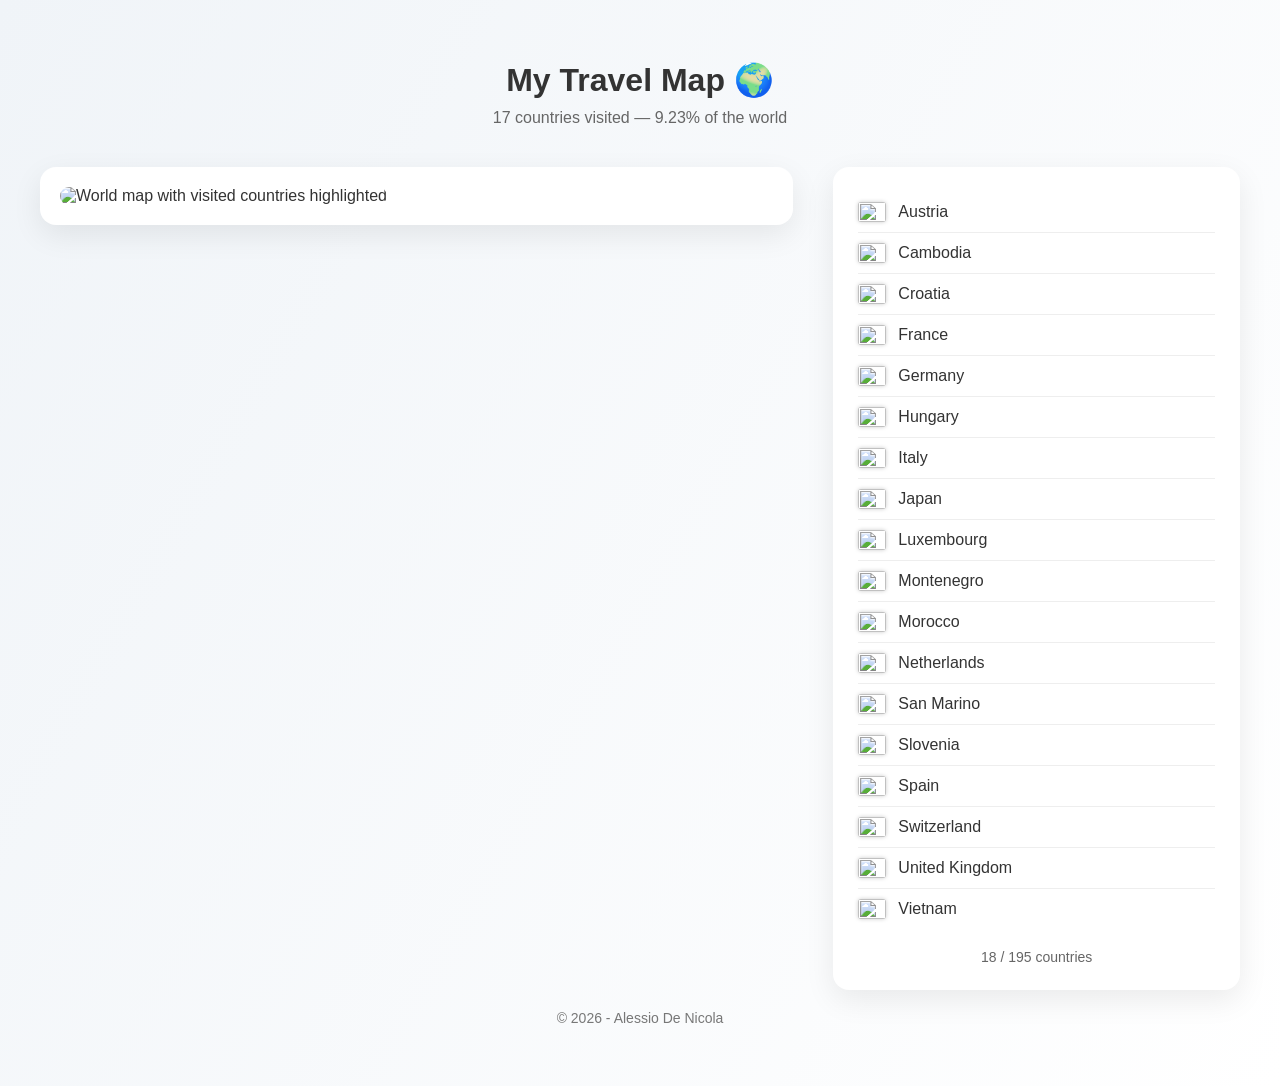
==== commit a2678550: "Add ME" ====
--- a/index.html
+++ b/index.html
@@ -118,7 +118,7 @@
 </div>
 
 <script>
-    const visited = 17;
+    const visited = 18;
     const total = 195;
     const percentage = (visited * 100 / total).toLocaleString("en-US", {minimumFractionDigits: 2, maximumFractionDigits: 2});
     document.getElementById("percent").textContent = percentage;
@@ -128,7 +128,7 @@
 
     <!-- MAP -->
     <div class="map">
-        <img src="https://douwe.com/projects/visited/world.png?selected=MA,JP,KH,VN,AT,CH,DE,ES,FR,GB,HR,HU,IT,LU,NL,SM,SI"
+        <img src="https://douwe.com/projects/visited/world.png?selected=MA,JP,KH,VN,AT,CH,DE,ES,FR,GB,HR,HU,IT,LU,ME,NL,SM,SI"
              alt="World map with visited countries highlighted">
     </div>
 
@@ -144,6 +144,7 @@
             <li><img class="flag" src="https://flagcdn.com/w40/it.png">Italy</li>
             <li><img class="flag" src="https://flagcdn.com/w40/jp.png">Japan</li>
             <li><img class="flag" src="https://flagcdn.com/w40/lu.png">Luxembourg</li>
+            <li><img class="flag" src="https://flagcdn.com/w40/me.png">Montenegro</li>
             <li><img class="flag" src="https://flagcdn.com/w40/ma.png">Morocco</li>
             <li><img class="flag" src="https://flagcdn.com/w40/nl.png">Netherlands</li>
             <li><img class="flag" src="https://flagcdn.com/w40/sm.png">San Marino</li>
@@ -154,7 +155,7 @@
             <li><img class="flag" src="https://flagcdn.com/w40/vn.png">Vietnam</li>
         </ul>
 
-        <div class="stats">17 / 195 countries</div>
+        <div class="stats">18 / 195 countries</div>
     </div>
 
 </div>
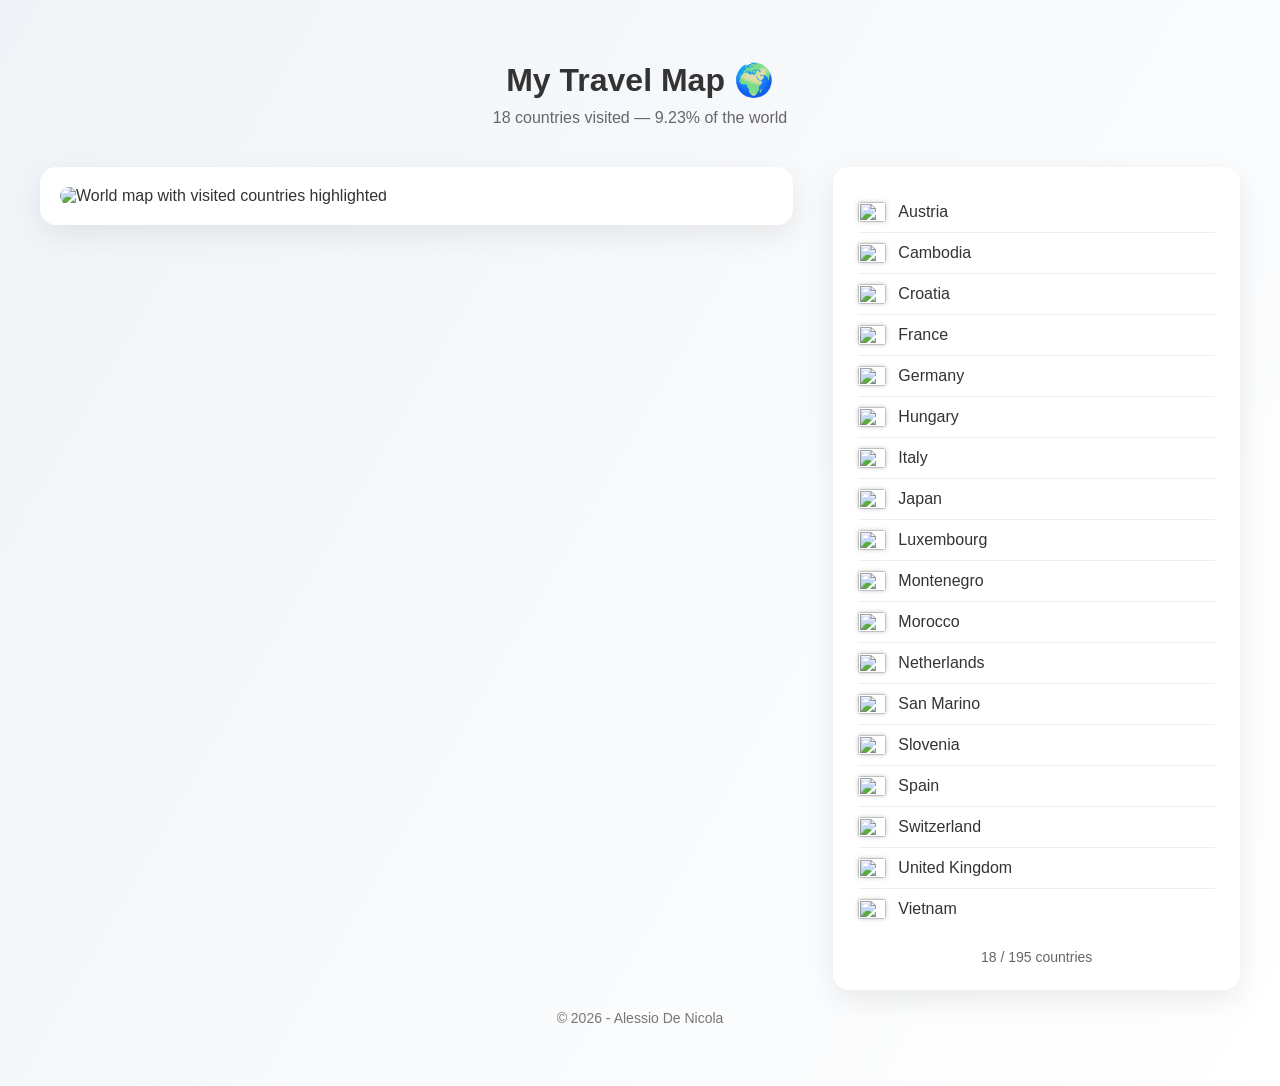
==== commit cd5cf6c6: "Fix visited 17 -> 18" ====
--- a/index.html
+++ b/index.html
@@ -113,7 +113,7 @@
 
 <h1>My Travel Map 🌍</h1>
 <div class="subtitle">
-    <span id="visited">17</span> countries visited — 
+    <span id="visited">18</span> countries visited — 
     <span id="percent"></span>% of the world
 </div>
 
